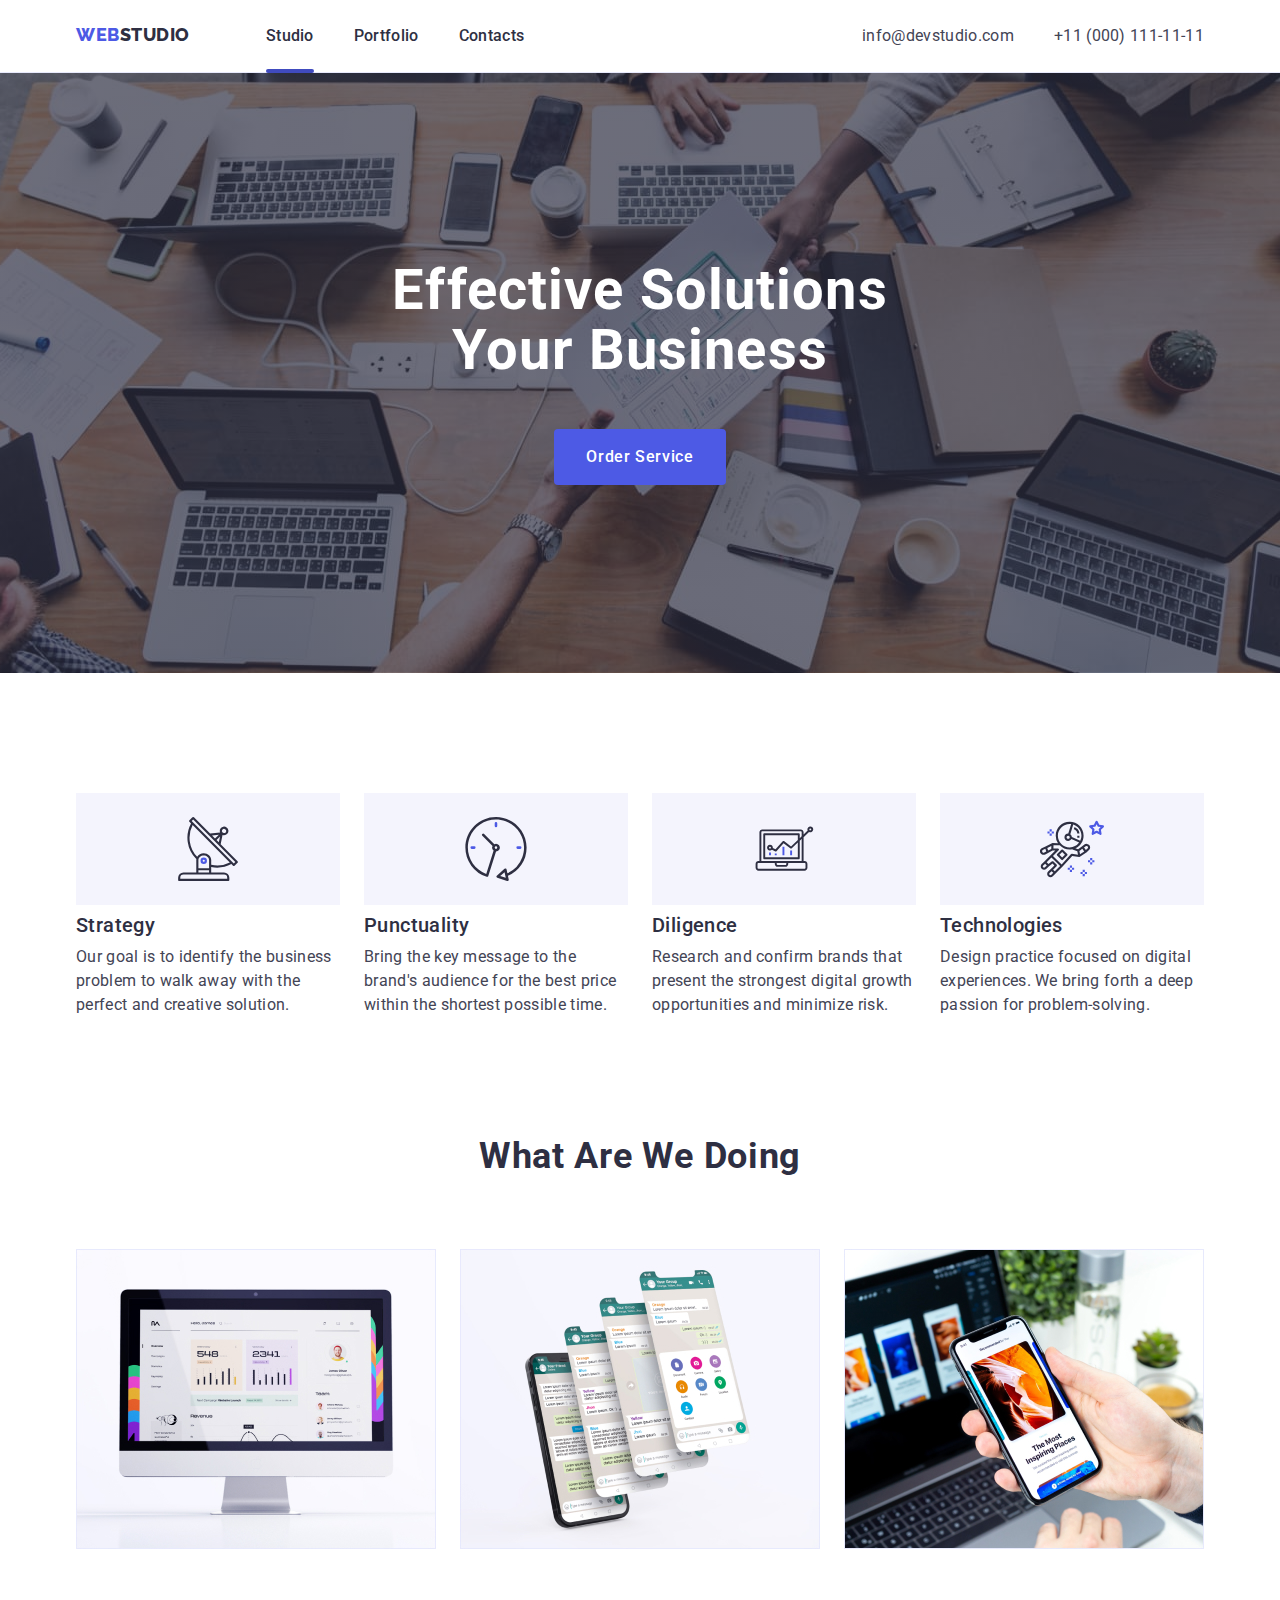
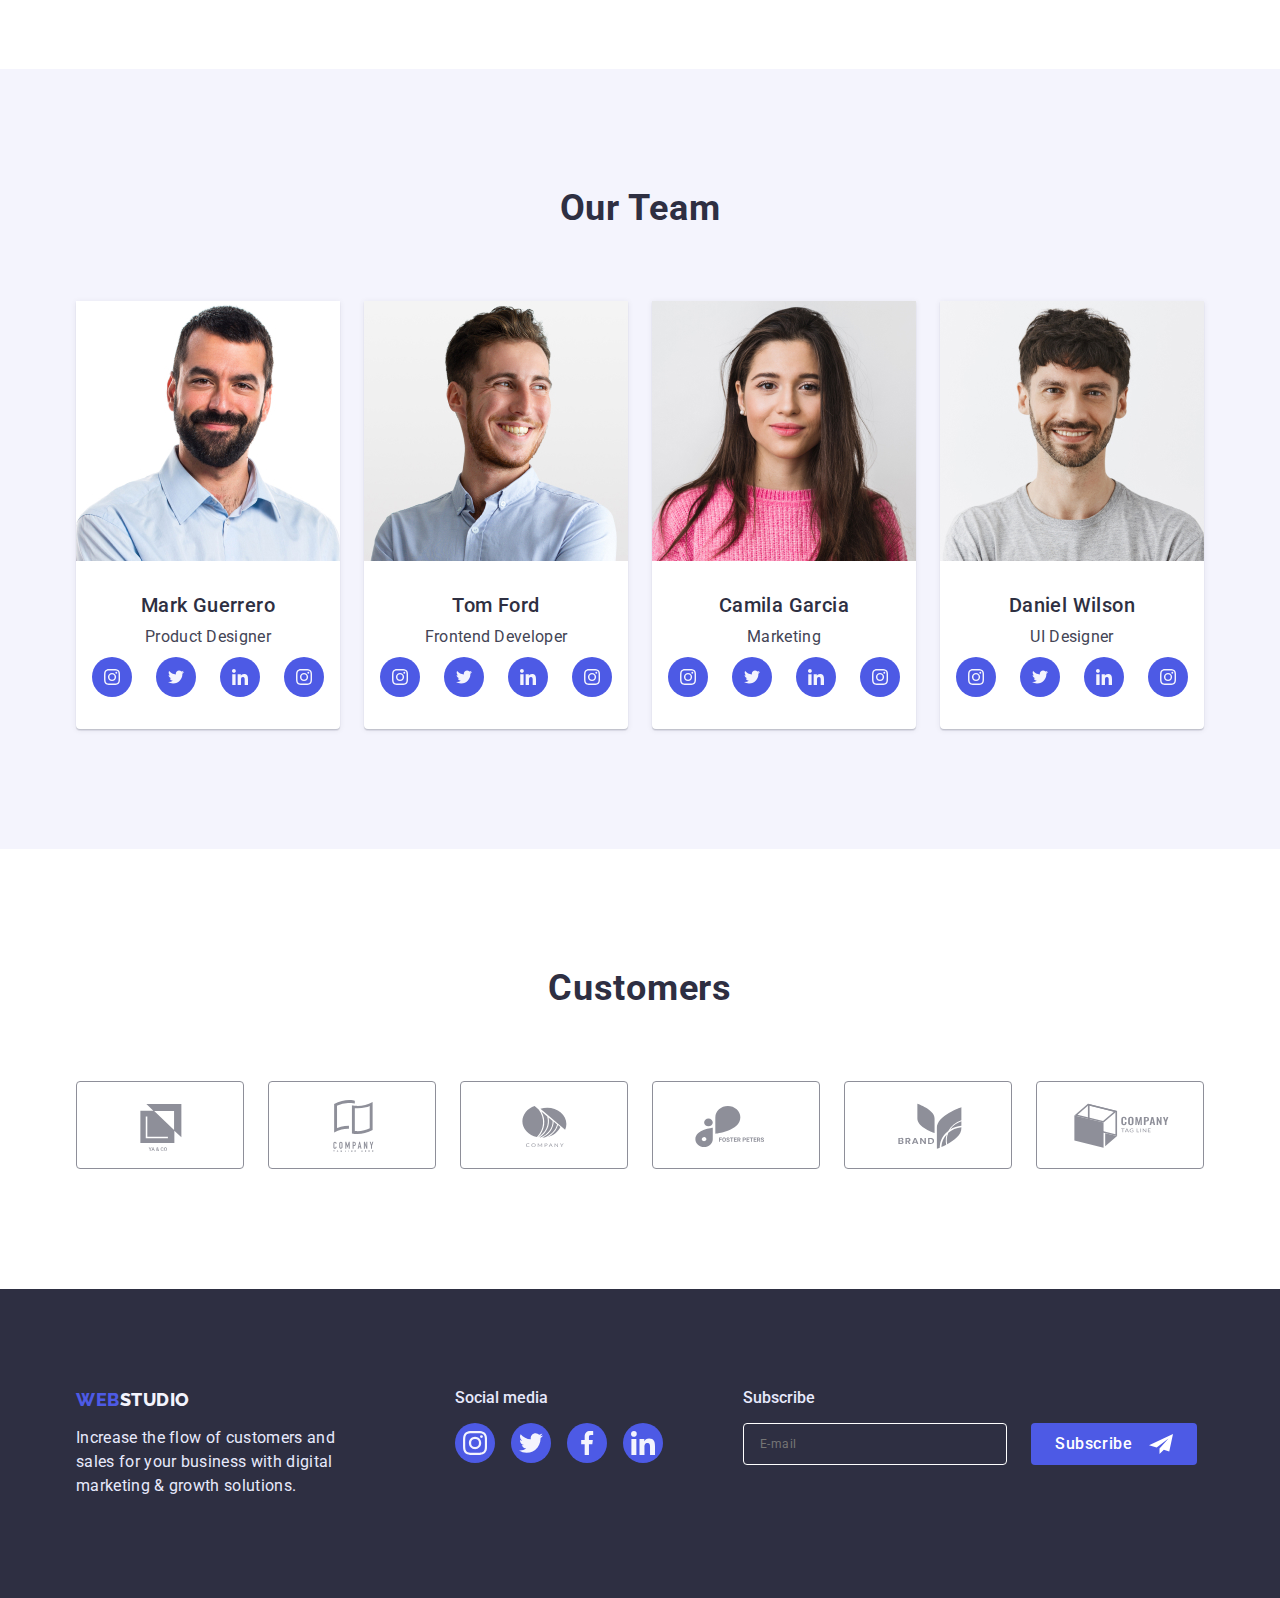
==== index.html @ 395abb11 "Initial commit" ====
<!DOCTYPE html>
<html lang="en">

<head>
  <meta charset="UTF-8" />
  <meta http-equiv="X-UA-Compatible" content="IE=edge" />
  <meta name="viewport" content="width=device-width, initial-scale=1.0" />

  <link rel="preconnect" href="https://fonts.googleapis.com" />
  <link rel="preconnect" href="https://fonts.gstatic.com" crossorigin />
  <link href="https://fonts.googleapis.com/css2?family=Raleway:wght@800&family=Roboto:wght@400;500;700;900&display=swap"
    rel="stylesheet" />

  <link rel="stylesheet"
    href="https://cdnjs.cloudflare.com/ajax/libs/modern-normalize/1.1.0/modern-normalize.min.css" />

  <link rel="stylesheet" href="./css/style.css" />

  <title>Document</title>
</head>

<body>
  <!-- header -->
  <header class="header">
    <div class="container main-nav">
      <nav class="header-nav">
        <a href="./index.html" class="header-logo link active-page">Web<span class="header-logo-color">Studio</span></a>
        <ul class="header-nav-list list">
          <li class="header-item">
            <a href="./index.html" class="header-item-link link active-page">Studio</a>
          </li>
          <li class="header-item">
            <a href="./portfolio.html" class="header-item-link link">Portfolio</a>
          </li>
          <li class="header-item">
            <a href="" class="header-item-link link">Contacts</a>
          </li>
        </ul>
      </nav>
      <!-- header-contacts -->
      <address class="auth-nav">
        <ul class="auth-nav-list list">
          <li class="auth-nav-item">
            <a href="mailto:info@devstudio.com" class="auth-nav-link link">info@devstudio.com</a>
          </li>
          <li class="auth-nav-item">
            <a href="tel:+110001111111" class="auth-nav-link link">+11 (000) 111-11-11</a>
          </li>
        </ul>
      </address>
    </div>
  </header>
  <main>
    <!-- hero -->
    <section class="hero">
      <div class="container">
        <h1 class="hero-title">
          Effective Solutions <br />
          Your Business
        </h1>
        <button data-modal-open type="button" class="hero-btn">Order Service</button>
      </div>
    </section>

    <div data-modal class="backdrop is-hidden">
      <div class="modal">
        <button type="button" data-modal-close class="backdrop-button">
          <svg class="svg-btn-close" width="8" height="8">
            <use href="./images/icons.svg#icon-close-black-18dp"></use>
          </svg>
        </button>
        <p class="modal-title">Leave your contacts and we will call you back</p>
        <form class="modal-form">
          <label class="modal-form-field">
            <label class="modal-label">
              <span class="modal-label-title">Name</span>
              <span class="input-wrap">
                <input type="text" name="user-name" class="modal-input" required />
                <svg class="modal-icon" width="18" height="18">
                  <use href="./images/icons.svg#icon-person-black-18dp-1-1"></use>
                </svg>
              </span>
            </label>
            <label class="modal-label">
              <span class="modal-label-title">Phone</span>
              <span class="input-wrap">
                <input type="tel" name="user-phone" class="modal-input">
                <svg class="modal-icon" width="18" height="24">
                  <use href="./images/icons.svg#icon-phone-black-18dp-1"></use>
                </svg>
              </span>
            </label>
            <label class="modal-label">
              <span class="modal-label-title">Email</span>
              <span class="input-wrap">
                <input type="email" name="user-email" class="modal-input">
                <svg class="modal-icon" width="18" height="24">
                  <use href="./images/icons.svg#icon-email-black-18dp-1"></use>
                </svg>
              </span>
            </label>
            <label class="modal-label">
              <span class="modal-label-title">Comment</span>
              <span class="input-wrap textarea">
                <textarea name="user-comment" class="modal-textarea" placeholder="Text input"></textarea>
              </span>
            </label>
            <div class="modal-field">
              <input type="checkbox" id="privacy" name="privacy" value="true" class="input-check is-hidden">
              <label for="privacy" class="check-text">
                <span>
                  <svg class="check-icon" width="10" height="8">
                    <use href="./images/icons.svg#icon-Vector-1"></use>
                  </svg>
                </span>
               I accept the terms and conditions of the &nbsp<a href="" class="checkbox-link">Privacy Policy</a></label>
            </div>

            <button type="submit" class="modal-button">Send</button>


          </label>
        </form>
      </div>
    </div>

    <!-- section-1 -->

    <section class="section">
      <div class="container ">
        <h2 hidden class="section-title">features</h2>
        <ul class="features list">
          <li class="features-item">
            <a class="features-item-link link" href="">
              <svg class="features-icon" width="64" height="64">
                <use href="./images/icons.svg#icon-strategy"></use>
              </svg>
            </a>
            <h3 class="title">Strategy</h3>
            <p class="description">
              Our goal is to identify the business problem to walk away with
              the perfect and creative solution.
            </p>
          </li>
          <li class="features-item">
            <a class="features-item-link link" href="">
              <svg class="features-icon" width="64" height="64">
                <use href="./images/icons.svg#icon-punctuality"></use>
              </svg>
            </a>
            <h3 class="title">Punctuality</h3>
            <p class="description">
              Bring the key message to the brand's audience for the best price
              within the shortest possible time.
            </p>
          </li>
          <li class="features-item">
            <a class="features-item-link link" href="">
              <svg class="features-icon" width="64" height="64">
                <use href="./images/icons.svg#icon-diligence"></use>
              </svg>
            </a>
            <h3 class="title">Diligence</h3>
            <p class="description">
              Research and confirm brands that present the strongest digital
              growth opportunities and minimize risk.
            </p>
          </li>
          <li class="features-item">
            <a class="features-item-link link" href="">
              <svg class="features-icon" width="64" height="64">
                <use href="./images/icons.svg#icon-technologies"></use>
              </svg>
            </a>
            <h3 class="title">Technologies</h3>
            <p class="description">
              Design practice focused on digital experiences. We bring forth a
              deep passion for problem-solving.
            </p>
          </li>
        </ul>
      </div>
    </section>

    <!-- section-2 -->

    <section class="section no-padding">
      <div class="container">
        <h2 class="section-title">What are we doing</h2>
        <ul class="work-list list">
          <li class="work-list-item">
            <img src="./images/img1.jpg" alt="analitics" width="360" height="300" />
          </li>
          <li class="work-list-item">
            <img src="./images/img2.jpg" alt="massangers" width="360" height="300" />
          </li>
          <li class="work-list-item">
            <img src="./images/img3.jpg" alt="recomended for you" width="360" height="300" />
          </li>
        </ul>
      </div>
    </section>

    <!-- section-3 -->

    <section class="section team">
      <div class="container">
        <h2 class="section-title">Our Team</h2>
        <ul class="worker list">
          <li class="worker-list">
            <img src="./images/img4.jpg" alt="Mark Guerrero" width="264" height="260" />
            <div class="worker-item-description">
              <h3 class="title">Mark Guerrero</h3>
              <p class="description">Product Designer</p>
              <ul class="worker-soc-list list">
                <li class="worker-soc-item">
                  <a class="worker-soc-link link" href="">
                    <svg class="worker-soc-icon" width="16" height="16">
                      <use href="./images/icons.svg#icon-instagram"></use>
                    </svg>
                  </a>
                </li>
                <li class="worker-soc-item">
                  <a class="worker-soc-link link" href="">
                    <svg class="worker-soc-icon" width="16" height="16">
                      <use href="./images/icons.svg#icon-twitter"></use>
                    </svg>
                  </a>
                </li>
                <li class="worker-soc-item">
                  <a class="worker-soc-link link" href="">
                    <svg class="worker-soc-icon" width="16" height="16">
                      <use href="./images/icons.svg#icon-linkedin"></use>
                    </svg>
                  </a>
                </li>
                <li class="worker-soc-item">
                  <a class="worker-soc-link link" href="">
                    <svg class="worker-soc-icon" width="16" height="16">
                      <use href="./images/icons.svg#icon-instagram"></use>
                    </svg>
                  </a>
                </li>
              </ul>
            </div>
          </li>
          <li class="worker-list">
            <img src="./images/img5.jpg" alt="Tom Ford" width="264" height="260" />
            <div class="worker-item-description">
              <h3 class="title">Tom Ford</h3>
              <p class="description">Frontend Developer</p>
              <ul class="worker-soc-list list">
                <li class="worker-soc-item">
                  <a class="worker-soc-link link" href="">
                    <svg class="worker-soc-icon" width="16" height="16">
                      <use href="./images/icons.svg#icon-instagram"></use>
                    </svg>
                  </a>
                </li>
                <li class="worker-soc-item">
                  <a class="worker-soc-link link" href="">
                    <svg class="worker-soc-icon" width="16" height="16">
                      <use href="./images/icons.svg#icon-twitter"></use>
                    </svg>
                  </a>
                </li>
                <li class="worker-soc-item">
                  <a class="worker-soc-link link" href="">
                    <svg class="worker-soc-icon" width="16" height="16">
                      <use href="./images/icons.svg#icon-linkedin"></use>
                    </svg>
                  </a>
                </li>
                <li class="worker-soc-item">
                  <a class="worker-soc-link link" href="">
                    <svg class="worker-soc-icon" width="16" height="16">
                      <use href="./images/icons.svg#icon-instagram"></use>
                    </svg>
                  </a>
                </li>
              </ul>
            </div>
          </li>
          <li class="worker-list">
            <img src="./images/img6.jpg" alt="Camila Garcia" width="264" height="260" />
            <div class="worker-item-description">
              <h3 class="title">Camila Garcia</h3>
              <p class="description">Marketing</p>
              <ul class="worker-soc-list list">
                <li class="worker-soc-item">
                  <a class="worker-soc-link link" href="">
                    <svg class="worker-soc-icon" width="16" height="16">
                      <use href="./images/icons.svg#icon-instagram"></use>
                    </svg>
                  </a>
                </li>
                <li class="worker-soc-item">
                  <a class="worker-soc-link link" href="">
                    <svg class="worker-soc-icon" width="16" height="16">
                      <use href="./images/icons.svg#icon-twitter"></use>
                    </svg>
                  </a>
                </li>
                <li class="worker-soc-item">
                  <a class="worker-soc-link link" href="">
                    <svg class="worker-soc-icon" width="16" height="16">
                      <use href="./images/icons.svg#icon-linkedin"></use>
                    </svg>
                  </a>
                </li>
                <li class="worker-soc-item">
                  <a class="worker-soc-link link" href="">
                    <svg class="worker-soc-icon" width="16" height="16">
                      <use href="./images/icons.svg#icon-instagram"></use>
                    </svg>
                  </a>
                </li>
              </ul>
            </div>
          </li>
          <li class="worker-list">
            <img src="./images/img7.jpg" alt="Daniel Wilson" width="264" height="260" />
            <div class="worker-item-description">
              <h3 class="title">Daniel Wilson</h3>
              <p class="description">UI Designer</p>
              <ul class="worker-soc-list list">
                <li class="worker-soc-item">
                  <a class="worker-soc-link link" href="">
                    <svg class="worker-soc-icon" width="16" height="16">
                      <use href="./images/icons.svg#icon-instagram"></use>
                    </svg>
                  </a>
                </li>
                <li class="worker-soc-item">
                  <a class="worker-soc-link link" href="">
                    <svg class="worker-soc-icon" width="16" height="16">
                      <use href="./images/icons.svg#icon-twitter"></use>
                    </svg>
                  </a>
                </li>
                <li class="worker-soc-item">
                  <a class="worker-soc-link link" href="">
                    <svg class="worker-soc-icon" width="16" height="16">
                      <use href="./images/icons.svg#icon-linkedin"></use>
                    </svg>
                  </a>
                </li>
                <li class="worker-soc-item">
                  <a class="worker-soc-link link" href="">
                    <svg class="worker-soc-icon" width="16" height="16">
                      <use href="./images/icons.svg#icon-instagram"></use>
                    </svg>
                  </a>
                </li>
              </ul>
            </div>
          </li>
        </ul>
      </div>
    </section>

    <!-- Customers -->

    <section class="section">
      <div class="container">
        <h2 class="section-title">Customers</h2>
        <ul class="customers list">
          <li class="customers-list-item">
            <a class="customers-link link" href="">
              <svg class="customers-icon" width="104" height="56">
                <use href="./images/icons.svg#icon-Logo"></use>
              </svg>
            </a>
          </li>
          <li class="customers-list-item">
            <a class="customers-link link" href="">
              <svg class="customers-icon" width="104" height="56">
                <use href="./images/icons.svg#icon-Logo-1"></use>
              </svg>
            </a>
          </li>
          <li class="customers-list-item">
            <a class="customers-link link" href="">
              <svg class="customers-icon" width="104" height="56">
                <use href="./images/icons.svg#icon-Logo-2"></use>
              </svg>
            </a>
          </li>
          <li class="customers-list-item">
            <a class="customers-link link" href="">
              <svg class="customers-icon" width="104" height="56">
                <use href="./images/icons.svg#icon-Logo-3"></use>
              </svg>
            </a>
          </li>
          <li class="customers-list-item">
            <a class="customers-link link" href="">
              <svg class="customers-icon" width="104" height="56">
                <use href="./images/icons.svg#icon-Logo-4"></use>
              </svg>
            </a>
          </li>
          <li class="customers-list-item">
            <a class="customers-link link" href="">
              <svg class="customers-icon" width="104" height="56">
                <use href="./images/icons.svg#icon-Logo-5"></use>
              </svg>
            </a>
          </li>
        </ul>
      </div>
    </section>

  </main>
  <!-- footer -->

  <footer class="footer">
    <div class="container-footer container">
      <div class="logo">
        <a href="./index.html" class="footer-logo link">Web<span class="logo-footer">Studio</span></a>
        <p class="description">
          Increase the flow of customers and <br>sales for your business with
          digital <br>marketing & growth solutions.
        </p>
      </div>
      <div class="footer-soc">
        <p class="footer-soc-description">Social media</p>
        <ul class="footer-soc-list list">
          <li class="footer-soc-item">
            <a class="footer-soc-link link" href="">
              <svg class="footer-soc-icon" width="24" height="24">
                <use href="./images/icons.svg#icon-instagram"></use>
              </svg>
            </a>
          </li>
          <li class="footer-soc-item">
            <a class="footer-soc-link link" href="">
              <svg class="footer-soc-icon" width="24" height="24">
                <use href="./images/icons.svg#icon-twitter"></use>
              </svg>
            </a>
          </li>
          <li class="footer-soc-item">
            <a class="footer-soc-link link" href="">
              <svg class="footer-soc-icon" width="24" height="24">
                <use href="./images/icons.svg#icon-facebook"></use>
              </svg>
            </a>
          </li>
          <li class="footer-soc-item">
            <a class="footer-soc-link link" href="">
              <svg class="footer-soc-icon" width="24" height="24">
                <use href="./images/icons.svg#icon-linkedin"></use>
              </svg>
            </a>
          </li>
        </ul>
      </div>
      <div class="footer-sub-form">
      <p class="subscribe-text">Subscribe</p>
      <form class="footer-subscribe">
        <input type="email" id="subscribe" name="subscribe" placeholder="E-mail" class="input-subscribe">
        <button type="submit" class="footer-subscribe-button">Subscribe 
          <svg class="footer-button-icon" width="24" height="24">
          <use href="./images/icons.svg#icon-Frame-3"></use>
        </svg>
    </button>
      </form>
    </div>
    </div>
  </footer>
  <script src="./js/modal.js"></script>
</body>

</html>
---- css/style.css ----
/* Styles for index.html */

:root {
  --logo-text-color: #4d5ae5;
  --logo-text-studio-color: #2e2f42;
  --title-text-color: #2e2f42;
  /* NAVY BLUE */
  --hero-text-color: #ffffff;
  --link-text-active-color: #404bbf;
  --hero-backround-color: #2e2f42;
  --description-text-color: #434455;
  --footer-description-text-color: #e7e9fc;
  --adress-link-text-color: #434455;
  --btn-text-color: #ffffff;
  --btn-backroubd-color: #4d5ae5;
  --team-list-backround-color: #ffffff;
  --team-backround-color: #f4f4fd;
  --btn-filters-backround-color: #f4f4fd;
  --btn-filters-text-color: #4d5ae5;
  --btn-filters-active-backround-color: #404bbf;
  --btn-filters-active-text-color: #ffffff;
  --background-color-features-item: #f4f4fd;
  --bc-worker-icon: #4d5ae5;
}

body {
  font-family: "Roboto", sans-serif;
  font-style: normal;
  color: #434455;
}

/* Utilities */
.list {
  list-style: none;
  padding: 0;
  margin: 0;
}

.container {
  margin-left: auto;
  margin-right: auto;
  width: 1158px;
  padding-left: 15px;
  padding-right: 15px;
}

/* header */
.header {
  border-bottom: 1px solid #e7e9fc;
}

.main-nav {
  display: flex;
  align-items: center;
}

.header-logo {
  padding-top: 24px;
  padding-bottom: 24px;
}

.header-logo.link,
.footer-logo.link {
  font-family: "Raleway", sans-serif;
  font-weight: 800;
  font-size: 18px;
  line-height: 1.17;
  letter-spacing: 0.03em;
  text-transform: uppercase;
  text-decoration: none;
  color: var(--logo-text-color);
}

.header-logo-color {
  color: var(--logo-text-studio-color);
}

.header-nav {
  display: flex;
}

.header-nav-list {
  display: flex;
  margin-left: 76px;
}

.header-item {
  margin-right: 40px;
  position: relative;
}

.header-item:last-child {
  margin-right: 0;
}

.header-item-link {
  display: flex;
  padding-top: 24px;
  padding-bottom: 24px;

  transition-property: color;
  transition-duration: 250ms;
  transition-timing-function: cubic-bezier(0.4, 0, 0.2, 1);
}

.link {
  font-weight: 500;
  font-size: 16px;
  line-height: 1.5;
  letter-spacing: 0.02em;
  text-decoration: none;
  color: var(--hero-backround-color);
}

.auth-nav {
  font-style: normal;
  margin-left: auto;
}

.auth-nav-list {
  display: flex;
}

.auth-nav-item:not(:last-child) {
  margin-right: 40px;
}

.auth-nav .link {
  padding-top: 24px;
  padding-bottom: 24px;
  color: var(--adress-link-text-color);
  /* SLATE */
  font-weight: 400;
}

.header-item-link:hover,
.header-item-link:focus {
  color: var(--link-text-active-color);
}

.header-item-link::after {
  content: "";
  display: block;
  height: 4px;
  width: 100%;
  background-color: transparent;
  border-radius: 2px;
  position: absolute;
  top: 96%;
}

.active-page.header-item-link::after {
  background-color: #404bbf;
}

.auth-nav-link {
  transition-property: color;
  transition-duration: 250ms;
  transition-timing-function: cubic-bezier(0.4, 0, 0.2, 1);
}

.auth-nav-link:hover,
.auth-nav-link:focus {
  color: var(--link-text-active-color);
}

/* hero */
.hero {
  background-color: var(--hero-backround-color);
  text-align: center;
  padding-top: 188px;
  padding-bottom: 188px;
  background-image: linear-gradient(
      rgba(46, 47, 66, 0.7),
      rgba(46, 47, 66, 0.7)
    ),
    url(../images/people-office\ 1.jpeg);

  max-width: 1440px;
  margin-left: auto;
  margin-right: auto;
  background-size: cover;
  background-repeat: no-repeat;
  background-position: center;
}

.hero-title {
  margin-top: 0;
  margin-bottom: 48px;
  font-size: 56px;
  line-height: 1.07;
  letter-spacing: 0.02em;
  color: var(--hero-text-color);
}

.hero-btn {
  font-family: "Roboto", sans-serif;
  font-weight: 500;
  font-size: 16px;
  line-height: 1.5;
  letter-spacing: 0.04em;
  cursor: pointer;
  color: var(--btn-text-color);
  background-color: var(--btn-backroubd-color);
  border-radius: 4px;
  border: none;
  padding: 16px 32px;

  transition-property: background-color;
  transition-duration: 250ms;
  transition-timing-function: cubic-bezier(0.4, 0, 0.2, 1);
}

.hero-btn:hover {
  background-color: #404bbf;
}

.backdrop {
  position: fixed;
  top: 0;
  right: 0;
  width: 100%;
  height: 100%;
  background-color: rgba(46, 47, 66, 0.4);
  transition: opacity 300ms linear, visibility 300ms linear;
}

.is-hidden {
  opacity: 0;
  visibility: hidden;
  pointer-events: none;
}

.backdrop.is-hidden .modal {
  transform: translate(-50%, -50%) scaleY(0);
}

.modal {
  position: absolute;
  top: 50%;
  left: 50%;
  padding: 72px 24px 24px 24px;

  transform: translate(-50%, -50%) scaleY(1);
  transition: transform 300ms linear;

  min-width: 408px;
  min-height: 576px;

  background: #fcfcfc;
  box-shadow: 0px 1px 1px rgba(0, 0, 0, 0.14), 0px 1px 3px rgba(0, 0, 0, 0.12),
    0px 2px 1px rgba(0, 0, 0, 0.2);
  border-radius: 4px;
}

.backdrop-button {
  display: flex;
  position: absolute;
  width: 24px;
  height: 24px;
  top: 24px;
  right: 24px;
  cursor: pointer;
  background: #e7e9fc;
  border: 1px solid rgba(0, 0, 0, 0.1);
  border-radius: 50%;

  justify-content: center;
  align-items: center;
}

.backdrop-button:hover {
  border: none;
  background-color: #404bbf;
  fill: #ffffff;
}

.modal-title {
  font-weight: 500;
  font-size: 16px;
  line-height: 1.5;
  text-align: center;
  letter-spacing: 0.02em;
  margin: 0;
  margin-bottom: 27px;
}

.modal-input {
  width: 100%;
  height: 40px;
  background: #fcfcfc;
  border: 1px solid rgba(46, 47, 66, 0.4);
  border-radius: 4px;
  padding-left: 34px;
  outline: transparent;
}

.modal-input:focus {
  border-color: #4d5ae5;
}

.modal-input:focus + .modal-icon {
  fill: #4d5ae5;
}

.input-wrap {
  display: flex;
  position: relative;
  margin-bottom: 8px;
}

.modal-icon {
  position: absolute;
  left: 16px;
  top: 50%;
  transform: translateY(-50%);
}

.modal-button {
  display: block;
  font-weight: 500;
  font-size: 16px;
  line-height: 24px;

  padding: 16px 32px;
  width: 169px;

  align-items: center;
  text-align: center;
  letter-spacing: 0.04em;

  color: #ffffff;
  background: #4d5ae5;
  box-shadow: 0px 4px 4px rgba(0, 0, 0, 0.15);
  border-radius: 4px;
  border: none;
  cursor: pointer;
  margin-left: auto;
  margin-right: auto;

  transition-property: background-color;
  transition-duration: 250ms;
  transition-timing-function: cubic-bezier(0.4, 0, 0.2, 1);
}

.modal-button:hover {
  background-color: #404bbf;
}

.modal-label-title {
  display: block;
  margin-bottom: 4px;
  font-size: 12px;
  line-height: 1.17;
  letter-spacing: 0.04em;
  color: #8e8f99;
}

.modal-textarea {
  width: 100%;
  height: 120px;

  border: 1px solid rgba(46, 47, 66, 0.4);
  border-radius: 4px;
  padding: 8px 16px;
  outline: transparent;
  resize: none;
  font-weight: 400;
  font-size: 12px;
  line-height: 1.17;
  letter-spacing: 0.04em;
  color: rgba(46, 47, 66, 0.4);
}

.input-wrap.textarea {
  margin-bottom: 16px;
}

.modal-textarea:focus {
  border-color: #4d5ae5;
}

.modal-field {
  display: flex;
  font-weight: 400;
  font-size: 12px;
  line-height: 1.17;
  letter-spacing: 0.04em;
  color: #8e8f99;
  margin-bottom: 24px;
}

.input-check {
  position: absolute;
}

.check-text {
  display: flex;
  align-items: center;
}

.check-text span {
  width: 16px;
  height: 16px;
  border: 1px solid rgba(46, 47, 66, 0.4);
  border-radius: 2px;
  margin-right: 8px;
  display: flex;
  align-items: center;
  justify-content: center;
  fill: transparent;
}

.checkbox-link {
  color: #4d5ae5;
}

.input-check:checked + .check-text span {
  background-color: #404bbf;
  border: none;
  
}

/* sections */
.section {
  padding-top: 120px;
  padding-bottom: 120px;
}

.section.no-padding {
  padding-top: 0;
}

.section-title {
  margin-top: 0;
  margin-bottom: 72px;
  font-size: 36px;
  line-height: 1.11;
  text-transform: capitalize;
  text-align: center;
  letter-spacing: 0.02em;
  color: var(--title-text-color);
  /* NAVY BLUE */
}

/* features */

.features {
  display: flex;
}

.features-item:not(:last-child) {
  margin-right: 24px;
}

.features-item {
  width: 264px;
}

.features-item-link {
  display: flex;
  justify-content: center;
  align-items: center;
  height: 112px;
  background-color: var(--background-color-features-item);
  margin-bottom: 8px;
}

.title {
  margin-top: 0;
  margin-bottom: 0;
  padding-bottom: 8px;
  font-weight: 500;
  font-size: 20px;
  line-height: 1.2;
  letter-spacing: 0.02em;
  color: var(--title-text-color);
  /* NAVY BLUE */
}

.description {
  margin-top: 0;
  margin-bottom: 0;
  font-size: 16px;
  line-height: 1.5;
  /* or 150% */
  letter-spacing: 0.02em;
}

.features .description,
.portfolio-photo .description {
  color: var(--description-text-color);
  /* SLATE */
}

/* section 2 */

.work-list {
  display: flex;
}

.work-list-item:not(:last-child) {
  margin-right: 24px;
}

/* section 3 */
.team {
  background-color: var(--team-backround-color);
}

.worker {
  display: flex;
  text-align: center;
}

.worker-list:not(:last-child) {
  margin-right: 24px;
}

.worker-list {
  background-color: var(--team-list-backround-color);
  box-shadow: 0px 1px 6px rgba(46, 47, 66, 0.08),
    0px 1px 1px rgba(46, 47, 66, 0.16), 0px 2px 1px rgba(46, 47, 66, 0.08);
  border-radius: 0px 0px 4px 4px;
}

.worker.list {
  background-color: var(--team-backround-color);
}

.worker-item-description {
  padding: 32px 16px;
}

.worker-soc-list {
  display: flex;
  justify-content: center;
  gap: 24px;
  margin-top: 8px;
}

.worker-soc-item {
  width: 40px;
  height: 40px;
}

.worker-soc-link {
  display: flex;
  width: 100%;
  height: 100%;
  border-radius: 50%;
  background-color: var(--bc-worker-icon);
  align-items: center;
  justify-content: center;

  transition-property: background-color;
  transition-duration: 250ms;
  transition-timing-function: cubic-bezier(0.4, 0, 0.2, 1);
}

.worker-soc-link:hover,
.worker-soc-link:focus {
  background-color: #404bbf;
}

/* CUSTOMERS */

.customers {
  display: flex;
  gap: 24px;
}

.customers-list-item {
  display: flex;
  align-items: center;
  justify-content: center;
  width: 168px;
  height: 88px;
}

.customers-link {
  display: flex;
  width: 100%;
  height: 100%;
  align-items: center;
  justify-content: center;
  border: 1px solid #8e8f99;
  border-radius: 4px;
  fill: #8e8f99;

  transition-property: border-color, fill;
  transition-duration: 250ms;
  transition-timing-function: cubic-bezier(0.4, 0, 0.2, 1);
}

.customers-link:hover,
.customers-link:focus {
  border-color: #404bbf;
  fill: #404bbf;
}

/* footer */
.footer {
  background-color: var(--hero-backround-color);
  padding-top: 100px;
  padding-bottom: 100px;
}

.container-footer {
  display: flex;
  /* gap: 120px; */
}

.footer .description {
  margin-top: 16px;
  color: var(--footer-description-text-color);
  /* CORNFLOWER */
}

.logo-footer {
  color: #f4f4fd;
}

.footer-soc {
  background-color: var(--hero-backround-color);
  margin-left: 120px;
}

.footer-soc-description,
.subscribe-text {
  font-weight: 500;
  margin-top: 0;
  margin-bottom: 0;
  color: var(--footer-description-text-color);
}

.footer-soc-list {
  display: flex;
  gap: 16px;
  margin-top: 16px;
}

.footer-soc-list.list {
  background-color: var(--hero-backround-color);
}

.footer-soc-item {
  width: 40px;
  height: 40px;
}

.footer-soc-link {
  display: flex;
  width: 100%;
  height: 100%;
  border-radius: 50%;
  background-color: var(--bc-worker-icon);
  align-items: center;
  justify-content: center;

  transition-property: background-color;
  transition-duration: 250ms;
  transition-timing-function: cubic-bezier(0.4, 0, 0.2, 1);
}

.footer-soc-link:hover,
.footer-soc-link:focus {
  background-color: #31d0aa;
}

.footer-sub-form {
  margin-left: 80px;
}

.footer-subscribe {
  display: flex;
  gap: 24px;
}

.input-subscribe {
  display: block;
  font-weight: 400;
  font-size: 12px;
  line-height: 2;
  letter-spacing: 0.04em;
  color: #ffffff;
  background-color: var(--hero-backround-color);
  border: 1px solid #ffffff;
  border-radius: 4px;
  outline: transparent;

  width: 264px;
  padding-top: 8px;
  padding-bottom: 8px;
  padding-left: 16px;
  padding-right: 16px;
  margin-top: 16px;
}

.footer-subscribe-button {
  display: flex;
  gap: 16px;

  font-weight: 500;
  font-size: 16px;
  line-height: 1.5;
  letter-spacing: 0.04em;

  padding: 8px 24px;
  margin-top: 16px;
  justify-content: center;
  align-items: center;

  color: #ffffff;
  background: #4d5ae5;
  border: none;
  border-radius: 4px;
  cursor: pointer;

  transition-property: background-color;
  transition-duration: 250ms;
  transition-timing-function: cubic-bezier(0.4, 0, 0.2, 1);
}

.footer-subscribe-button:hover {
  background-color: #404bbf;
}

/* portfolio.html */

.portfolio-photo {
  padding-top: 96px;
  padding-bottom: 120px;
}

.portfolio-filters {
  display: flex;
  justify-content: center;
  margin-bottom: 72px;
}

.portfolio-filters-item:not(:last-child) {
  margin-right: 24px;
}

.btn-filters {
  padding: 12px 24px;
  font-family: "Roboto", sans-serif;
  background-color: var(--btn-filters-backround-color);
  /* CORNFLOWER */
  color: var(--btn-filters-text-color);
  font-weight: 500;
  font-size: 16px;
  line-height: 1.5;
  letter-spacing: 0.04em;
  border-radius: 4px;
  cursor: pointer;
  border: none;

  transition-property: box-shadow, color, background-color;
  transition-duration: 250ms;
  transition-timing-function: cubic-bezier(0.4, 0, 0.2, 1);
}

.btn-filters:hover,
.btn-filters:focus {
  background-color: var(--btn-filters-active-backround-color);
  color: var(--btn-filters-active-text-color);
  box-shadow: 0px 3px 1px rgba(0, 0, 0, 0.1), 0px 2px 1px rgba(0, 0, 0, 0.08),
    0px 2px 2px rgba(0, 0, 0, 0.12);
}

img {
  display: block;
}

.portfolio {
  display: flex;
  flex-wrap: wrap;
}

.portfolio-item {
  margin-right: 24px;
  margin-bottom: 48px;

  transition-property: box-shadow;
  transition-duration: 250ms;
  transition-timing-function: cubic-bezier(0.4, 0, 0.2, 1);
}

.portfolio-item:hover,
.portfolio-item:focus {
  box-shadow: 0px 1px 6px rgba(46, 47, 66, 0.08),
    0px 1px 1px rgba(46, 47, 66, 0.16), 0px 2px 1px rgba(46, 47, 66, 0.08);
}

.portfolio-item:nth-child(3n) {
  margin-right: 0;
}

.portfolio-item:nth-last-child(-n + 3) {
  margin-bottom: 0;
}

.porfolio-item-description {
  padding-left: 16px;
  padding-top: 32px;
  padding-bottom: 32px;
  margin-top: 0;
  border: 1px solid #e7e9fc;
  border-top: none;
}

.list {
  background-color: var(--team-list-backround-color);
}

.portfolio-img {
  position: relative;
  overflow: hidden;
}

.portfolio-item-overlay {
  position: absolute;
  width: 100%;
  height: 100%;
  top: 0;
  left: 0;
  padding-top: 40px;
  padding-right: 32px;
  padding-left: 32px;

  font-weight: 400;
  color: #f4f4fd;
  background-color: #4d5ae5;

  pointer-events: none;

  transform: translatey(100%);
  transition-property: transform;
  transition-duration: 250ms;
  transition-timing-function: cubic-bezier(0.4, 0, 0.2, 1);
}

.portfolio-item-link:hover .portfolio-item-overlay,
.portfolio-item-link:focus .portfolio-item-overlay {
  transform: translatey(0);
}
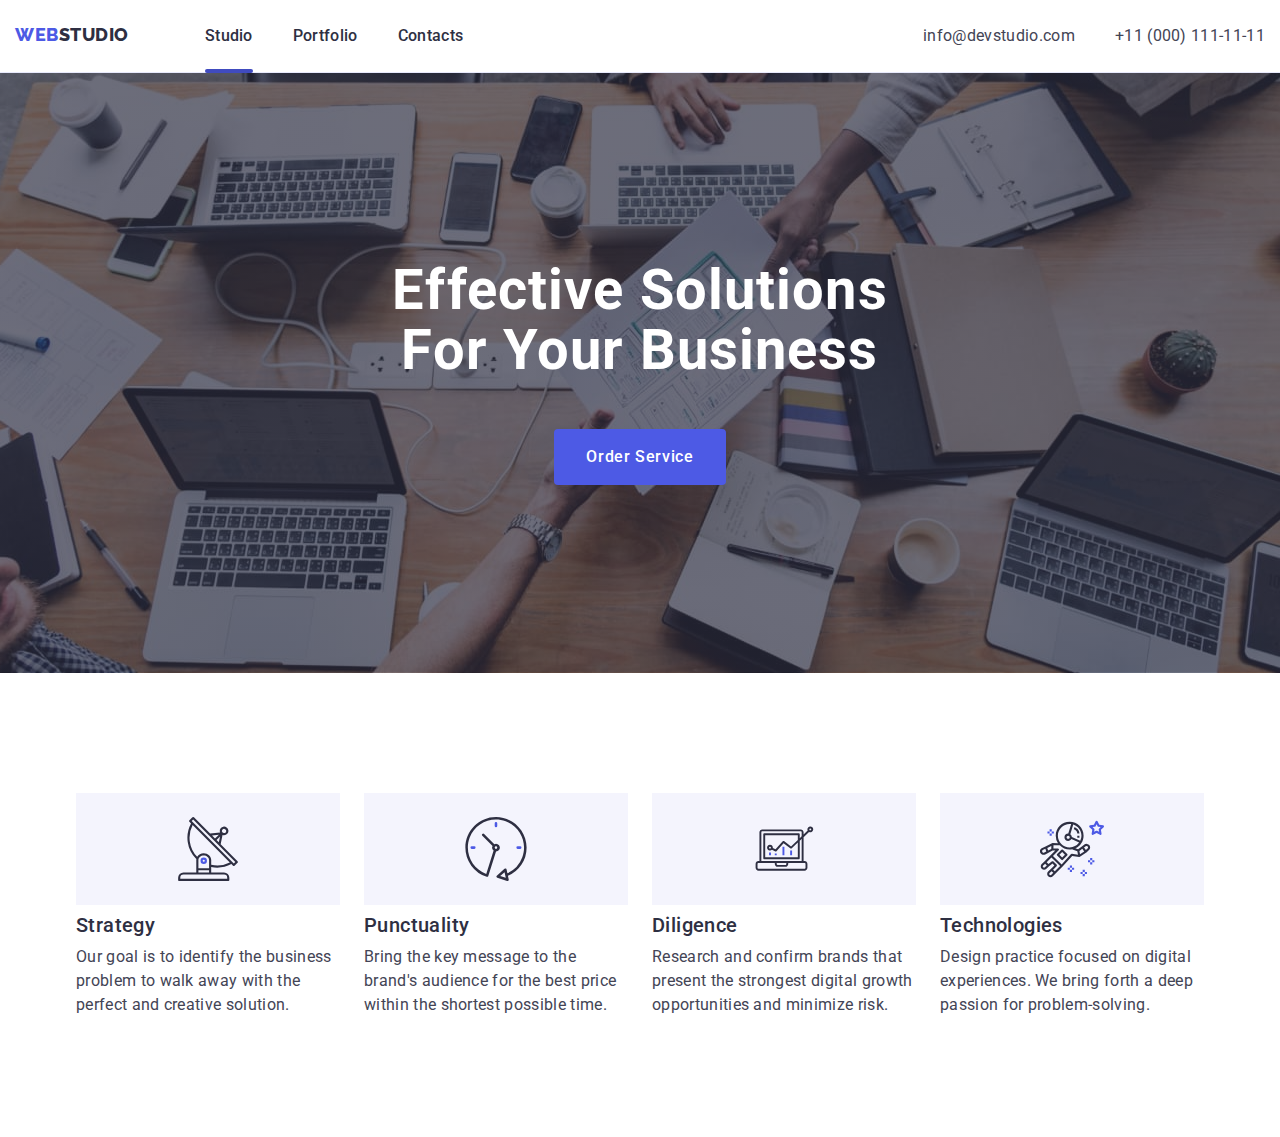
==== commit 057c5577: "sec1" ====
--- a/index.html
+++ b/index.html
@@ -14,7 +14,7 @@
   <link rel="stylesheet"
     href="https://cdnjs.cloudflare.com/ajax/libs/modern-normalize/1.1.0/modern-normalize.min.css" />
 
-  <link rel="stylesheet" href="./css/style.css" />
+  <link rel="stylesheet" href="./css/style.css"/>
 
   <title>Document</title>
 </head>
@@ -48,6 +48,11 @@
           </li>
         </ul>
       </address>
+      <button type="button" class="main-nav-button">
+        <svg class="main-nav-close" width="32" height="22">
+          <use href="./images/icons.svg#icon-burger"></use>
+        </svg>
+      </button>
     </div>
   </header>
   <main>
@@ -56,7 +61,7 @@
       <div class="container">
         <h1 class="hero-title">
           Effective Solutions <br />
-          Your Business
+          For Your Business
         </h1>
         <button data-modal-open type="button" class="hero-btn">Order Service</button>
       </div>
@@ -184,7 +189,7 @@
 
     <!-- section-2 -->
 
-    <section class="section no-padding">
+    <!-- <section class="section no-padding">
       <div class="container">
         <h2 class="section-title">What are we doing</h2>
         <ul class="work-list list">
@@ -199,11 +204,11 @@
           </li>
         </ul>
       </div>
-    </section>
+    </section> -->
 
     <!-- section-3 -->
 
-    <section class="section team">
+    <!-- <section class="section team">
       <div class="container">
         <h2 class="section-title">Our Team</h2>
         <ul class="worker list">
@@ -357,11 +362,11 @@
           </li>
         </ul>
       </div>
-    </section>
+    </section> -->
 
     <!-- Customers -->
 
-    <section class="section">
+    <!-- <section class="section">
       <div class="container">
         <h2 class="section-title">Customers</h2>
         <ul class="customers list">
@@ -409,12 +414,12 @@
           </li>
         </ul>
       </div>
-    </section>
+    </section> -->
 
   </main>
   <!-- footer -->
 
-  <footer class="footer">
+  <!-- <footer class="footer">
     <div class="container-footer container">
       <div class="logo">
         <a href="./index.html" class="footer-logo link">Web<span class="logo-footer">Studio</span></a>
@@ -468,7 +473,7 @@
       </form>
     </div>
     </div>
-  </footer>
+  </footer> -->
   <script src="./js/modal.js"></script>
 </body>
 
--- a/css/style.css
+++ b/css/style.css
@@ -39,7 +39,7 @@
 .container {
   margin-left: auto;
   margin-right: auto;
-  width: 1158px;
+  width: 100%;
   padding-left: 15px;
   padding-right: 15px;
 }
@@ -84,6 +84,12 @@
   margin-left: 76px;
 }
 
+@media screen and (max-width: 768px) {
+  .header-nav-list {
+    display: none;
+  }
+}
+
 .header-item {
   margin-right: 40px;
   position: relative;
@@ -117,9 +123,18 @@
   margin-left: auto;
 }
 
-.auth-nav-list {
-  display: flex;
-}
+@media screen and (max-width: 768px) {
+  .auth-nav {
+    display: none;
+  }
+}
+
+@media screen and (min-width: 1152px) {
+  .auth-nav-list {
+  display: flex;
+}
+}
+
 
 .auth-nav-item:not(:last-child) {
   margin-right: 40px;
@@ -164,19 +179,37 @@
   color: var(--link-text-active-color);
 }
 
+.main-nav-button {
+  @media screen and (min-width: 769px) {
+    display: none;
+  
+  }
+
+  background-color: #ffffff;
+  border: none;
+  position: absolute;
+  right: 15px;
+}
+
+.main-nav-close {
+  display: flex;
+  stroke: #2E2F42;
+}
+
 /* hero */
+
 .hero {
   background-color: var(--hero-backround-color);
   text-align: center;
-  padding-top: 188px;
-  padding-bottom: 188px;
+  padding-top: 112px;
+  padding-bottom: 112px;
   background-image: linear-gradient(
       rgba(46, 47, 66, 0.7),
       rgba(46, 47, 66, 0.7)
     ),
     url(../images/people-office\ 1.jpeg);
 
-  max-width: 1440px;
+  /* max-width: 768px; */
   margin-left: auto;
   margin-right: auto;
   background-size: cover;
@@ -186,11 +219,35 @@
 
 .hero-title {
   margin-top: 0;
-  margin-bottom: 48px;
-  font-size: 56px;
-  line-height: 1.07;
+  margin-bottom: 72px;
+  font-size: 36px;
+  line-height: 1.11;
   letter-spacing: 0.02em;
   color: var(--hero-text-color);
+}
+
+
+@media screen and (min-width: 1158px){
+.hero {
+  padding-top: 188px;
+  padding-bottom: 188px;
+  max-width: 1440px;
+}
+}
+
+@media screen and (min-width: 768px) {
+  .hero-title {
+    margin-bottom: 36px;
+    font-size: 56px;
+    line-height: 1.07;
+  
+  }
+}
+
+@media screen and (min-width: 1152px) {
+  .hero-title {
+    margin-bottom: 48px;
+  }
 }
 
 .hero-btn {
@@ -239,18 +296,25 @@
   position: absolute;
   top: 50%;
   left: 50%;
-  padding: 72px 24px 24px 24px;
+  padding: 72px 16px 24px 16px;
 
   transform: translate(-50%, -50%) scaleY(1);
   transition: transform 300ms linear;
 
-  min-width: 408px;
+  min-width: 392px;
   min-height: 576px;
 
   background: #fcfcfc;
   box-shadow: 0px 1px 1px rgba(0, 0, 0, 0.14), 0px 1px 3px rgba(0, 0, 0, 0.12),
     0px 2px 1px rgba(0, 0, 0, 0.2);
   border-radius: 4px;
+}
+
+@media screen and (min-width: 1152px){
+  .modal {
+    padding: 72px 24px 24px 24px;
+
+  }
 }
 
 .backdrop-button {
@@ -423,8 +487,16 @@
 
 /* sections */
 .section {
-  padding-top: 120px;
-  padding-bottom: 120px;
+  padding-top: 96px;
+  padding-bottom: 96px;
+}
+
+@media screen and (min-width: 1152px) {
+  .section {
+    padding-top: 120px;
+    padding-bottom: 120px;
+  }
+  
 }
 
 .section.no-padding {
@@ -445,16 +517,46 @@
 
 /* features */
 
-.features {
-  display: flex;
-}
-
-.features-item:not(:last-child) {
-  margin-right: 24px;
-}
+/* .features {
+  display: flex;
+} */
+
+@media screen and (min-width: 768px) {
+  .features {
+    display: flex;
+    flex-wrap: wrap;
+    justify-content: center;
+  }
+}
+
+
+@media screen and (min-width: 1152px) {
+  .features-item:not(:last-child) {
+    margin-right: 24px;
+  }
+}
+
+@media screen and (max-width: 1151px) {
+  .features-item:not(:last-child) {
+    margin-bottom: 72px;
+  }
+}
+
 
 .features-item {
-  width: 264px;
+  max-width: 396px;
+}
+
+@media screen and (min-width: 768px) {
+  .features-item {
+    max-width: 356px;
+  }
+}
+
+@media screen and (min-width: 1152px) {
+  .features-item {
+    width: 264px;
+  }
 }
 
 .features-item-link {
@@ -464,6 +566,12 @@
   height: 112px;
   background-color: var(--background-color-features-item);
   margin-bottom: 8px;
+}
+
+@media screen and (max-width: 1151px){
+  .features-item-link {
+    display: none;
+  }
 }
 
 .title {
@@ -772,6 +880,9 @@
 
 img {
   display: block;
+  max-width: 100%;
+  height: auto;
+  width: 100%;
 }
 
 .portfolio {
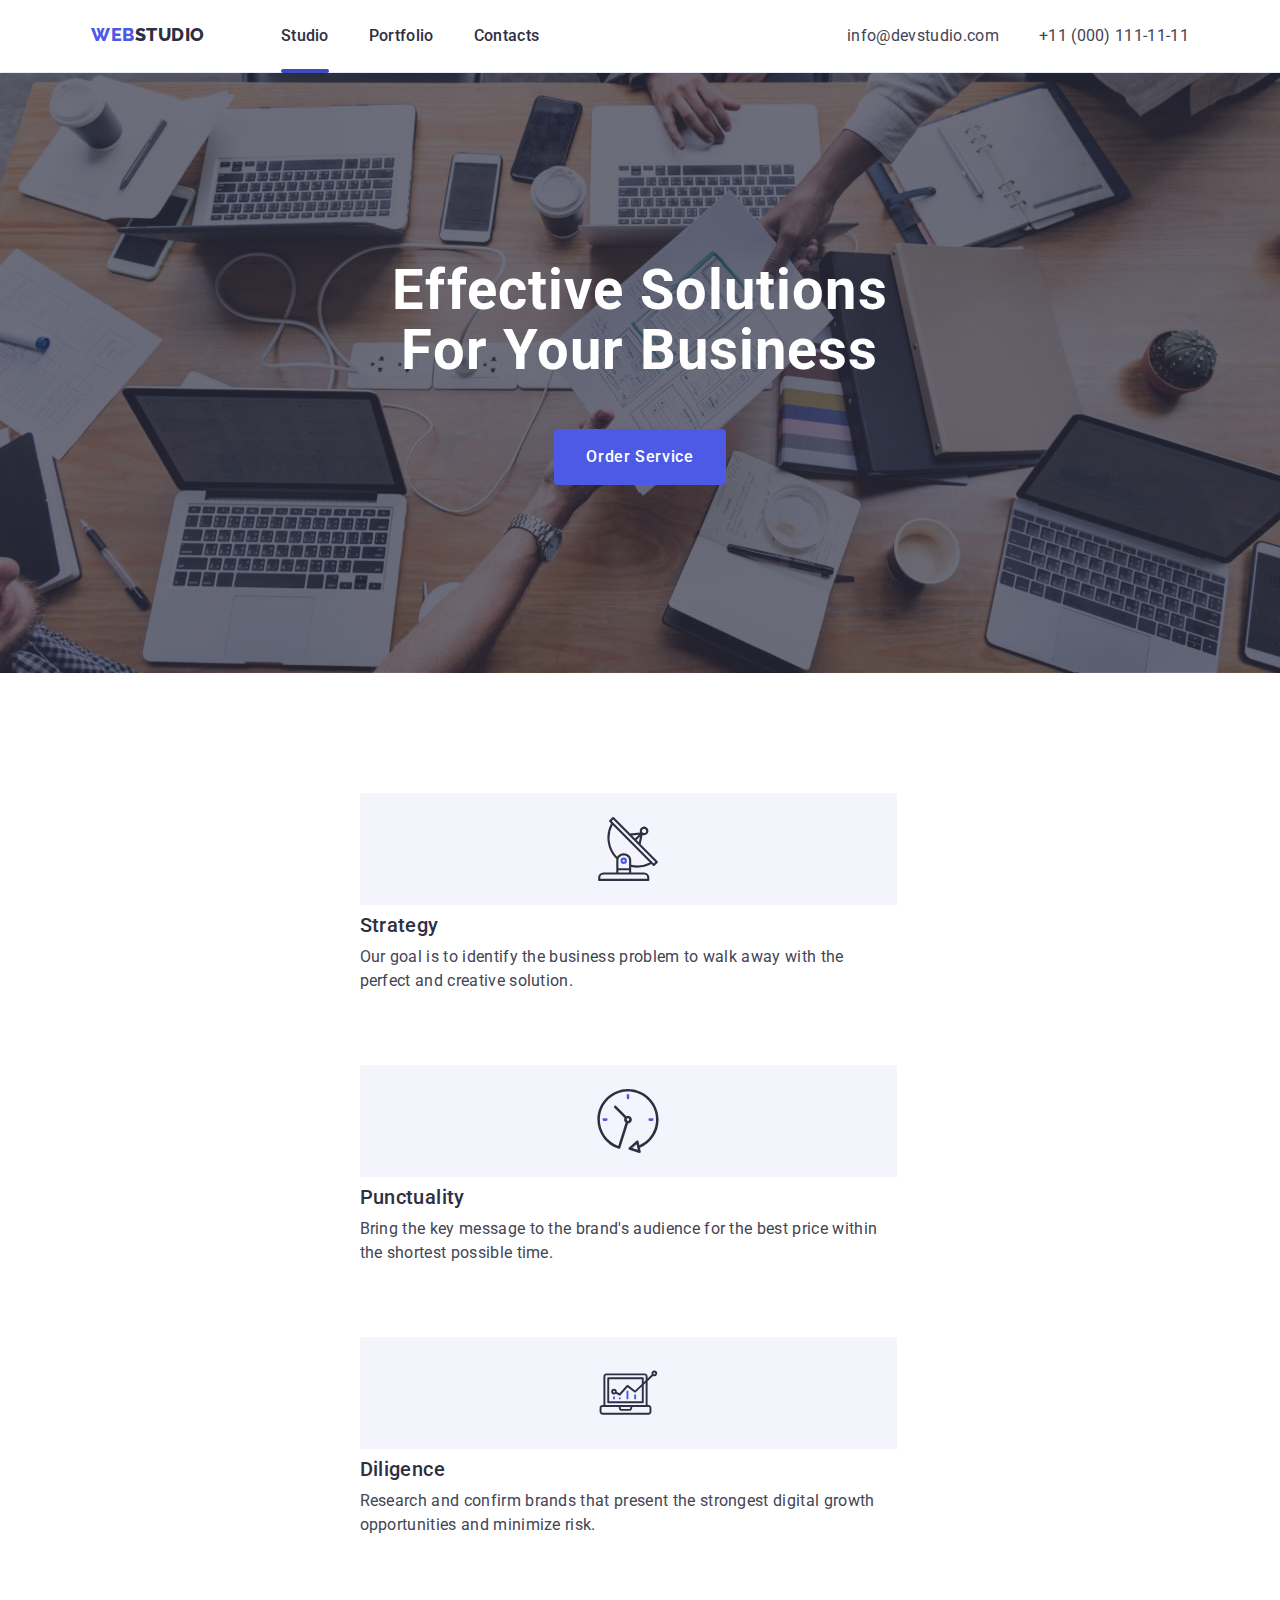
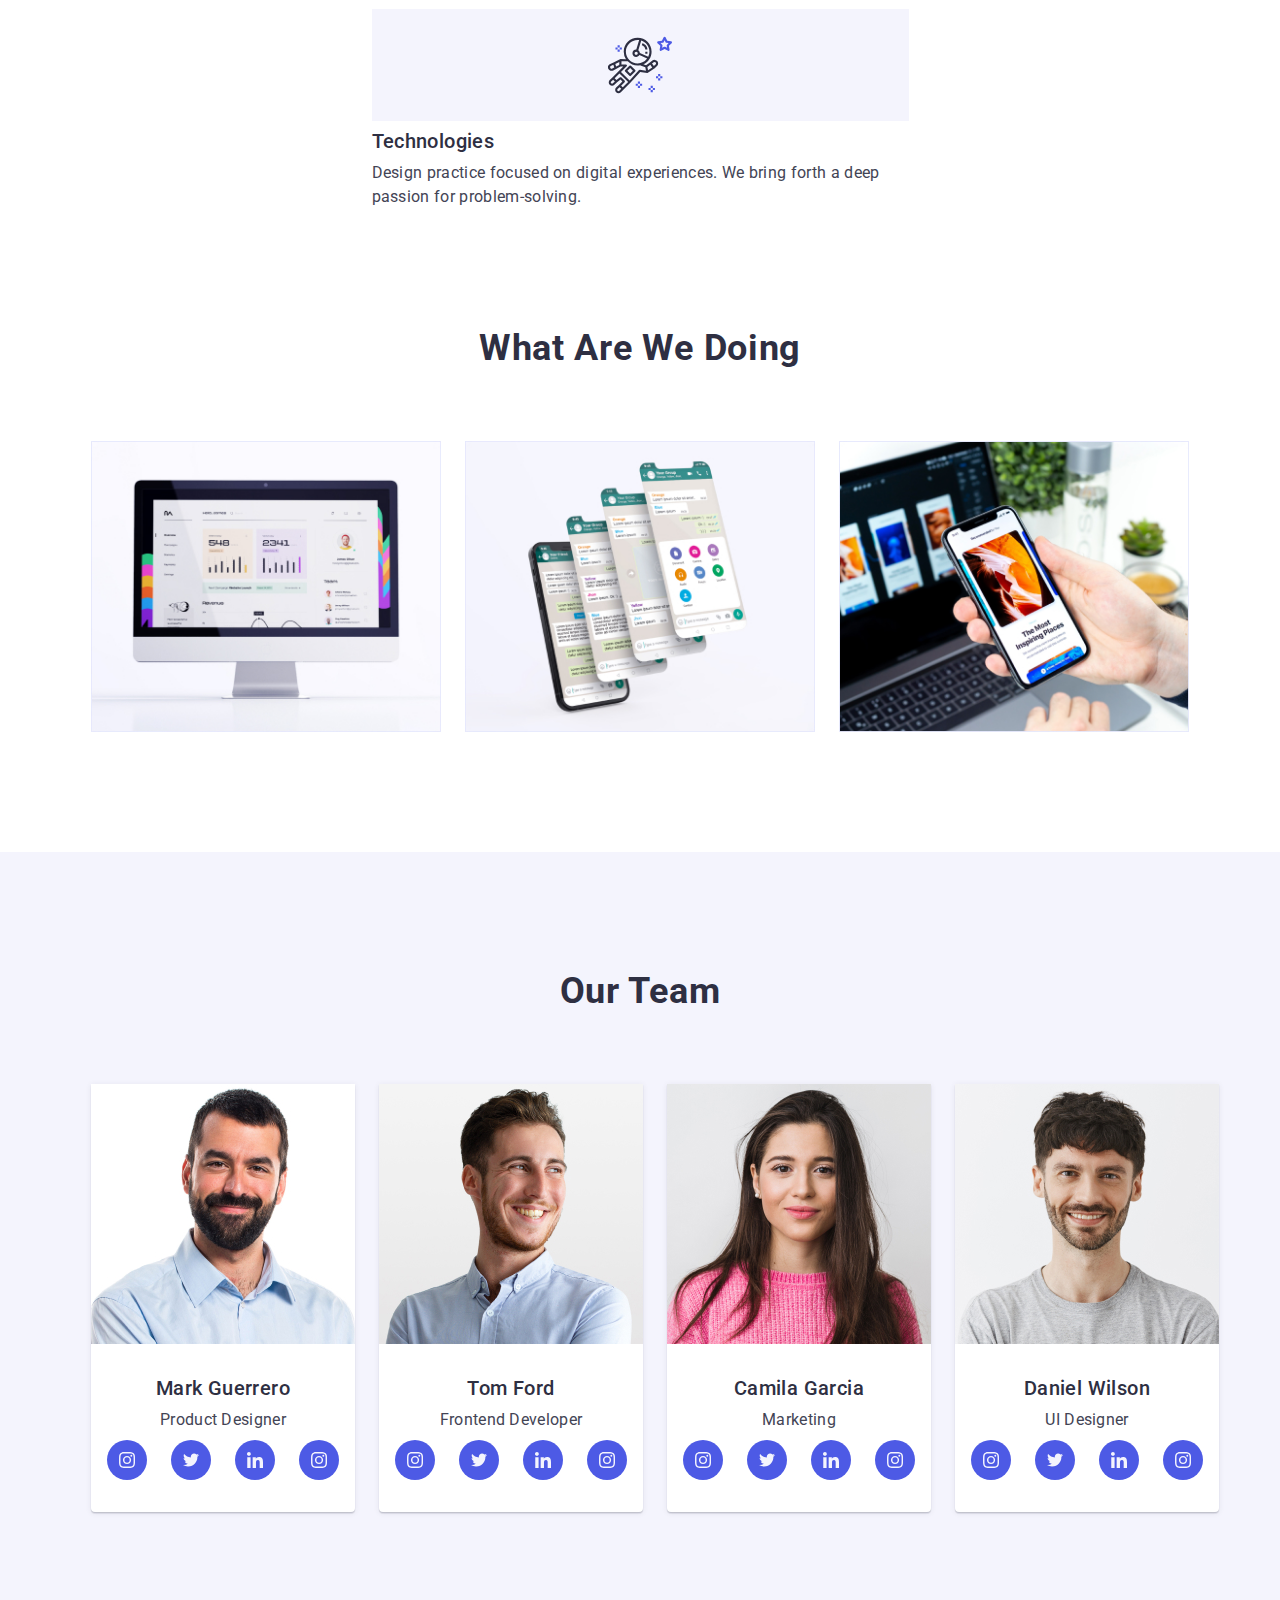
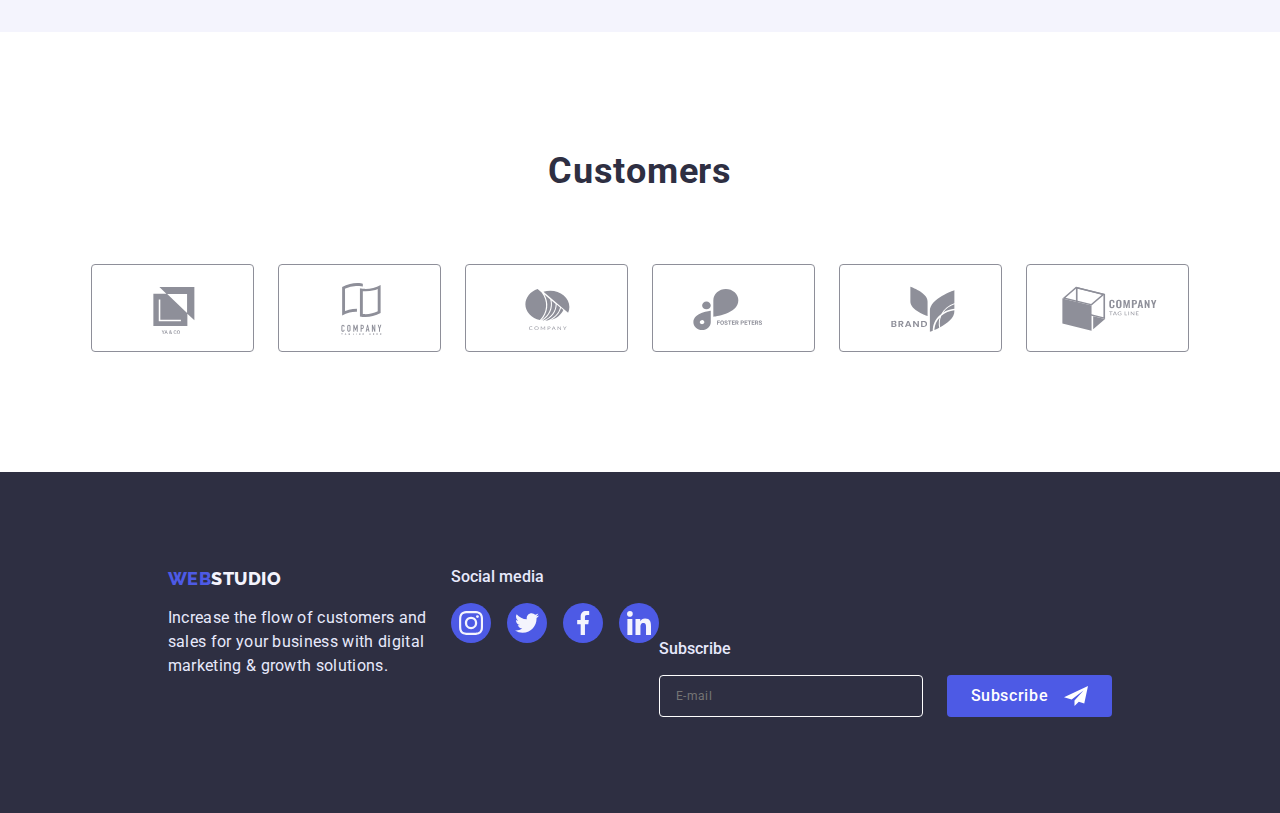
==== commit 60109b6c: "mob/tab" ====
--- a/index.html
+++ b/index.html
@@ -189,7 +189,7 @@
 
     <!-- section-2 -->
 
-    <!-- <section class="section no-padding">
+    <section class="section section-work no-padding">
       <div class="container">
         <h2 class="section-title">What are we doing</h2>
         <ul class="work-list list">
@@ -204,18 +204,18 @@
           </li>
         </ul>
       </div>
-    </section> -->
+    </section>
 
     <!-- section-3 -->
 
-    <!-- <section class="section team">
+    <section class="section team">
       <div class="container">
         <h2 class="section-title">Our Team</h2>
         <ul class="worker list">
           <li class="worker-list">
             <img src="./images/img4.jpg" alt="Mark Guerrero" width="264" height="260" />
             <div class="worker-item-description">
-              <h3 class="title">Mark Guerrero</h3>
+              <h3 class="team-title">Mark Guerrero</h3>
               <p class="description">Product Designer</p>
               <ul class="worker-soc-list list">
                 <li class="worker-soc-item">
@@ -252,7 +252,7 @@
           <li class="worker-list">
             <img src="./images/img5.jpg" alt="Tom Ford" width="264" height="260" />
             <div class="worker-item-description">
-              <h3 class="title">Tom Ford</h3>
+              <h3 class="team-title">Tom Ford</h3>
               <p class="description">Frontend Developer</p>
               <ul class="worker-soc-list list">
                 <li class="worker-soc-item">
@@ -289,7 +289,7 @@
           <li class="worker-list">
             <img src="./images/img6.jpg" alt="Camila Garcia" width="264" height="260" />
             <div class="worker-item-description">
-              <h3 class="title">Camila Garcia</h3>
+              <h3 class="team-title">Camila Garcia</h3>
               <p class="description">Marketing</p>
               <ul class="worker-soc-list list">
                 <li class="worker-soc-item">
@@ -326,7 +326,7 @@
           <li class="worker-list">
             <img src="./images/img7.jpg" alt="Daniel Wilson" width="264" height="260" />
             <div class="worker-item-description">
-              <h3 class="title">Daniel Wilson</h3>
+              <h3 class="team-title">Daniel Wilson</h3>
               <p class="description">UI Designer</p>
               <ul class="worker-soc-list list">
                 <li class="worker-soc-item">
@@ -362,11 +362,11 @@
           </li>
         </ul>
       </div>
-    </section> -->
+    </section>
 
     <!-- Customers -->
 
-    <!-- <section class="section">
+    <section class="section">
       <div class="container">
         <h2 class="section-title">Customers</h2>
         <ul class="customers list">
@@ -414,12 +414,12 @@
           </li>
         </ul>
       </div>
-    </section> -->
+    </section>
 
   </main>
   <!-- footer -->
 
-  <!-- <footer class="footer">
+  <footer class="footer">
     <div class="container-footer container">
       <div class="logo">
         <a href="./index.html" class="footer-logo link">Web<span class="logo-footer">Studio</span></a>
@@ -473,7 +473,7 @@
       </form>
     </div>
     </div>
-  </footer> -->
+  </footer>
   <script src="./js/modal.js"></script>
 </body>
 
--- a/css/style.css
+++ b/css/style.css
@@ -39,10 +39,28 @@
 .container {
   margin-left: auto;
   margin-right: auto;
-  width: 100%;
   padding-left: 15px;
   padding-right: 15px;
 }
+
+@media screen and (min-width: 428px) {
+  .container {
+    width: 398px;
+  }
+}
+
+@media screen and (min-width: 768px) {
+  .container {
+    width: 738px;
+  }
+}
+
+@media screen and (min-width: 1158px) {
+  .container {
+    width: 1128px;
+  }
+}
+
 
 /* header */
 .header {
@@ -84,7 +102,7 @@
   margin-left: 76px;
 }
 
-@media screen and (max-width: 768px) {
+@media screen and (max-width: 767px) {
   .header-nav-list {
     display: none;
   }
@@ -123,7 +141,7 @@
   margin-left: auto;
 }
 
-@media screen and (max-width: 768px) {
+@media screen and (max-width: 767px) {
   .auth-nav {
     display: none;
   }
@@ -180,7 +198,7 @@
 }
 
 .main-nav-button {
-  @media screen and (min-width: 769px) {
+  @media screen and (min-width: 768px) {
     display: none;
   
   }
@@ -231,7 +249,7 @@
 .hero {
   padding-top: 188px;
   padding-bottom: 188px;
-  max-width: 1440px;
+  /* max-width: 1440px; */
 }
 }
 
@@ -517,18 +535,34 @@
 
 /* features */
 
-/* .features {
-  display: flex;
-} */
+
+.features {
+  margin-left: auto;
+  margin-right: auto;
+  
+}
 
 @media screen and (min-width: 768px) {
   .features {
     display: flex;
     flex-wrap: wrap;
     justify-content: center;
-  }
-}
-
+    gap: 72px 24px;
+    
+  }
+}
+
+.features-item {
+  flex-basis: 100%;
+
+  @media screen and (min-width: 768px) {
+    flex-basis: calc((100% - 24px)/2);
+      
+  }
+  @media screen and (min-width: 1152px) {
+     width: 264px;
+  }
+}
 
 @media screen and (min-width: 1152px) {
   .features-item:not(:last-child) {
@@ -536,30 +570,17 @@
   }
 }
 
-@media screen and (max-width: 1151px) {
+@media screen and (max-width: 767px) {
   .features-item:not(:last-child) {
     margin-bottom: 72px;
   }
 }
 
 
-.features-item {
-  max-width: 396px;
-}
-
-@media screen and (min-width: 768px) {
-  .features-item {
-    max-width: 356px;
-  }
-}
-
-@media screen and (min-width: 1152px) {
-  .features-item {
-    width: 264px;
-  }
-}
-
 .features-item-link {
+  @media screen and (max-width: 1151px){
+      display: none;
+    }
   display: flex;
   justify-content: center;
   align-items: center;
@@ -568,13 +589,114 @@
   margin-bottom: 8px;
 }
 
-@media screen and (max-width: 1151px){
-  .features-item-link {
+
+
+.title {
+  margin-top: 0;
+  margin-bottom: 0;
+  padding-bottom: 8px;
+  font-weight: 500;
+  font-size: 36px;
+  line-height: 1.11;
+  letter-spacing: 0.02em;
+  color: var(--title-text-color);
+  
+  display: flex;
+  justify-content: center;
+
+  @media screen and (min-width: 768px) {
+    display: block;
+  }
+
+  @media screen and (min-width: 1152px) {
+    font-size: 20px;
+    line-height: 1.2;
+  }
+}
+
+.description {
+  margin-top: 0;
+  margin-bottom: 0;
+  font-size: 16px;
+  line-height: 1.5;
+  /* or 150% */
+  letter-spacing: 0.02em;
+}
+
+.features .description,
+.portfolio-photo .description {
+  color: var(--description-text-color);
+  /* SLATE */
+}
+
+/* section 2 */
+.section-work {
+  @media screen and (max-width: 1151px) {
     display: none;
-  }
-}
-
-.title {
+    
+  }
+}
+
+.work-list {
+  display: flex;
+}
+
+.work-list-item:not(:last-child) {
+  margin-right: 24px;
+}
+
+/* section 3 */
+.team {
+  background-color: var(--team-backround-color);
+}
+
+@media screen and (min-width: 768px) {
+  .worker {
+  display: flex;
+  flex-wrap: wrap;
+  gap: 64px 24px;
+  }
+}
+
+@media screen and (min-width: 1152px) {
+  .worker {
+    text-align: center;
+    flex-wrap: nowrap;
+  }
+}
+
+/* .worker-list:not(:last-child) {
+  margin-right: 24px;
+} */
+
+.worker-list {
+  background-color: var(--team-list-backround-color);
+  box-shadow: 0px 1px 6px rgba(46, 47, 66, 0.08),
+    0px 1px 1px rgba(46, 47, 66, 0.16), 0px 2px 1px rgba(46, 47, 66, 0.08);
+  border-radius: 0px 0px 4px 4px;
+  width: 264px;
+  margin-left: auto;
+  margin-right: auto;
+
+}
+@media screen and (max-width: 767px) {
+  .worker-list:not(:last-child) {
+    margin-bottom: 72px;
+  }
+}
+
+
+
+.worker.list {
+  background-color: var(--team-backround-color);
+}
+
+.worker-item-description {
+  padding: 32px 16px;
+  text-align: center;
+}
+
+.team-title {
   margin-top: 0;
   margin-bottom: 0;
   padding-bottom: 8px;
@@ -583,61 +705,6 @@
   line-height: 1.2;
   letter-spacing: 0.02em;
   color: var(--title-text-color);
-  /* NAVY BLUE */
-}
-
-.description {
-  margin-top: 0;
-  margin-bottom: 0;
-  font-size: 16px;
-  line-height: 1.5;
-  /* or 150% */
-  letter-spacing: 0.02em;
-}
-
-.features .description,
-.portfolio-photo .description {
-  color: var(--description-text-color);
-  /* SLATE */
-}
-
-/* section 2 */
-
-.work-list {
-  display: flex;
-}
-
-.work-list-item:not(:last-child) {
-  margin-right: 24px;
-}
-
-/* section 3 */
-.team {
-  background-color: var(--team-backround-color);
-}
-
-.worker {
-  display: flex;
-  text-align: center;
-}
-
-.worker-list:not(:last-child) {
-  margin-right: 24px;
-}
-
-.worker-list {
-  background-color: var(--team-list-backround-color);
-  box-shadow: 0px 1px 6px rgba(46, 47, 66, 0.08),
-    0px 1px 1px rgba(46, 47, 66, 0.16), 0px 2px 1px rgba(46, 47, 66, 0.08);
-  border-radius: 0px 0px 4px 4px;
-}
-
-.worker.list {
-  background-color: var(--team-backround-color);
-}
-
-.worker-item-description {
-  padding: 32px 16px;
 }
 
 .worker-soc-list {
@@ -675,7 +742,14 @@
 
 .customers {
   display: flex;
-  gap: 24px;
+  flex-wrap: wrap;
+  justify-content: center;
+  gap: 72px 16px;
+
+  @media screen and (min-width: 1152px) {
+    flex-wrap: nowrap;
+    gap: 24px;
+  }
 }
 
 .customers-list-item {
@@ -710,13 +784,35 @@
 /* footer */
 .footer {
   background-color: var(--hero-backround-color);
-  padding-top: 100px;
-  padding-bottom: 100px;
+  padding-top: 96px;
+  padding-bottom: 96px;
+}
+
+@media screen and (min-width: 768px) {
+  .footer{
+    display: flex;
+  }
+  
 }
 
 .container-footer {
-  display: flex;
-  /* gap: 120px; */
+  /* display: flex; */
+  text-align: center;
+}
+
+@media screen and (min-width: 768px) {
+  .container-footer {
+    display: flex;
+    justify-content: center;
+    flex-wrap: wrap;
+  }
+}
+
+
+@media screen and (min-width: 768px) {
+  .logo {
+    text-align: left;
+  }
 }
 
 .footer .description {
@@ -731,7 +827,17 @@
 
 .footer-soc {
   background-color: var(--hero-backround-color);
-  margin-left: 120px;
+  /* margin-left: 120px; */
+  margin-top: 72px;
+}
+
+@media screen and (min-width: 768px) {
+  .footer-soc {
+    margin-top: 0;
+    margin-left: 24px;
+    text-align: left;
+  }
+  
 }
 
 .footer-soc-description,
@@ -746,6 +852,7 @@
   display: flex;
   gap: 16px;
   margin-top: 16px;
+  justify-content: center;
 }
 
 .footer-soc-list.list {
@@ -777,12 +884,25 @@
 }
 
 .footer-sub-form {
-  margin-left: 80px;
-}
+  /* margin-left: 80px; */
+  margin-top: 72px;
+}
+
+@media screen and (min-width: 768px) {
+  .footer-subscribe {
+    display: flex;
+    gap: 24px;
+  }
+  .subscribe-text {
+    text-align: left;
+  }
+}
+
 
 .footer-subscribe {
-  display: flex;
-  gap: 24px;
+  /* display: flex;
+  gap: 24px; */
+  
 }
 
 .input-subscribe {
@@ -797,7 +917,8 @@
   border-radius: 4px;
   outline: transparent;
 
-  width: 264px;
+  /* width: 264px; */
+  width: 100%;
   padding-top: 8px;
   padding-bottom: 8px;
   padding-left: 16px;
@@ -805,6 +926,12 @@
   margin-top: 16px;
 }
 
+@media screen and (min-width: 768px) {
+  .input-subscribe {
+    width: 264px;
+  }
+}
+
 .footer-subscribe-button {
   display: flex;
   gap: 16px;
@@ -816,6 +943,10 @@
 
   padding: 8px 24px;
   margin-top: 16px;
+  /* вирівнювання для мобіле */
+  margin-left: auto;
+  margin-right: auto;
+
   justify-content: center;
   align-items: center;
 
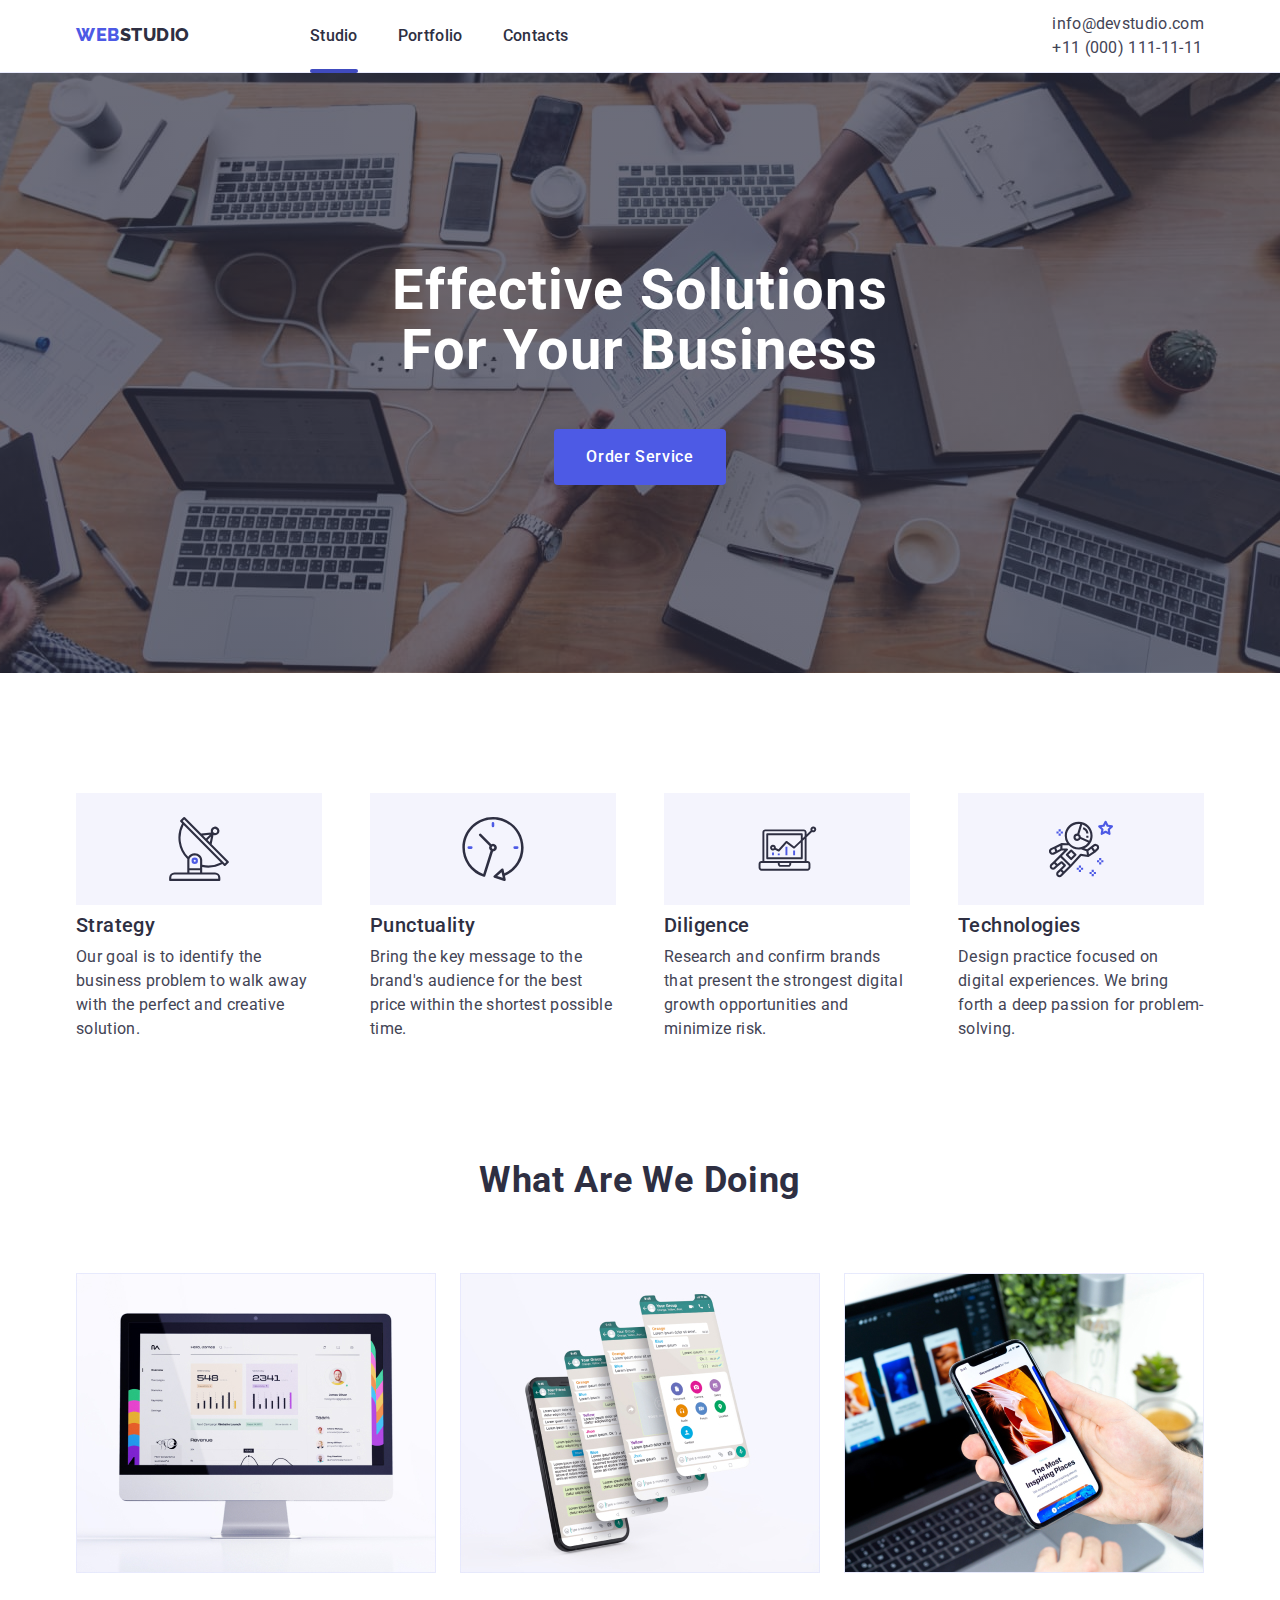
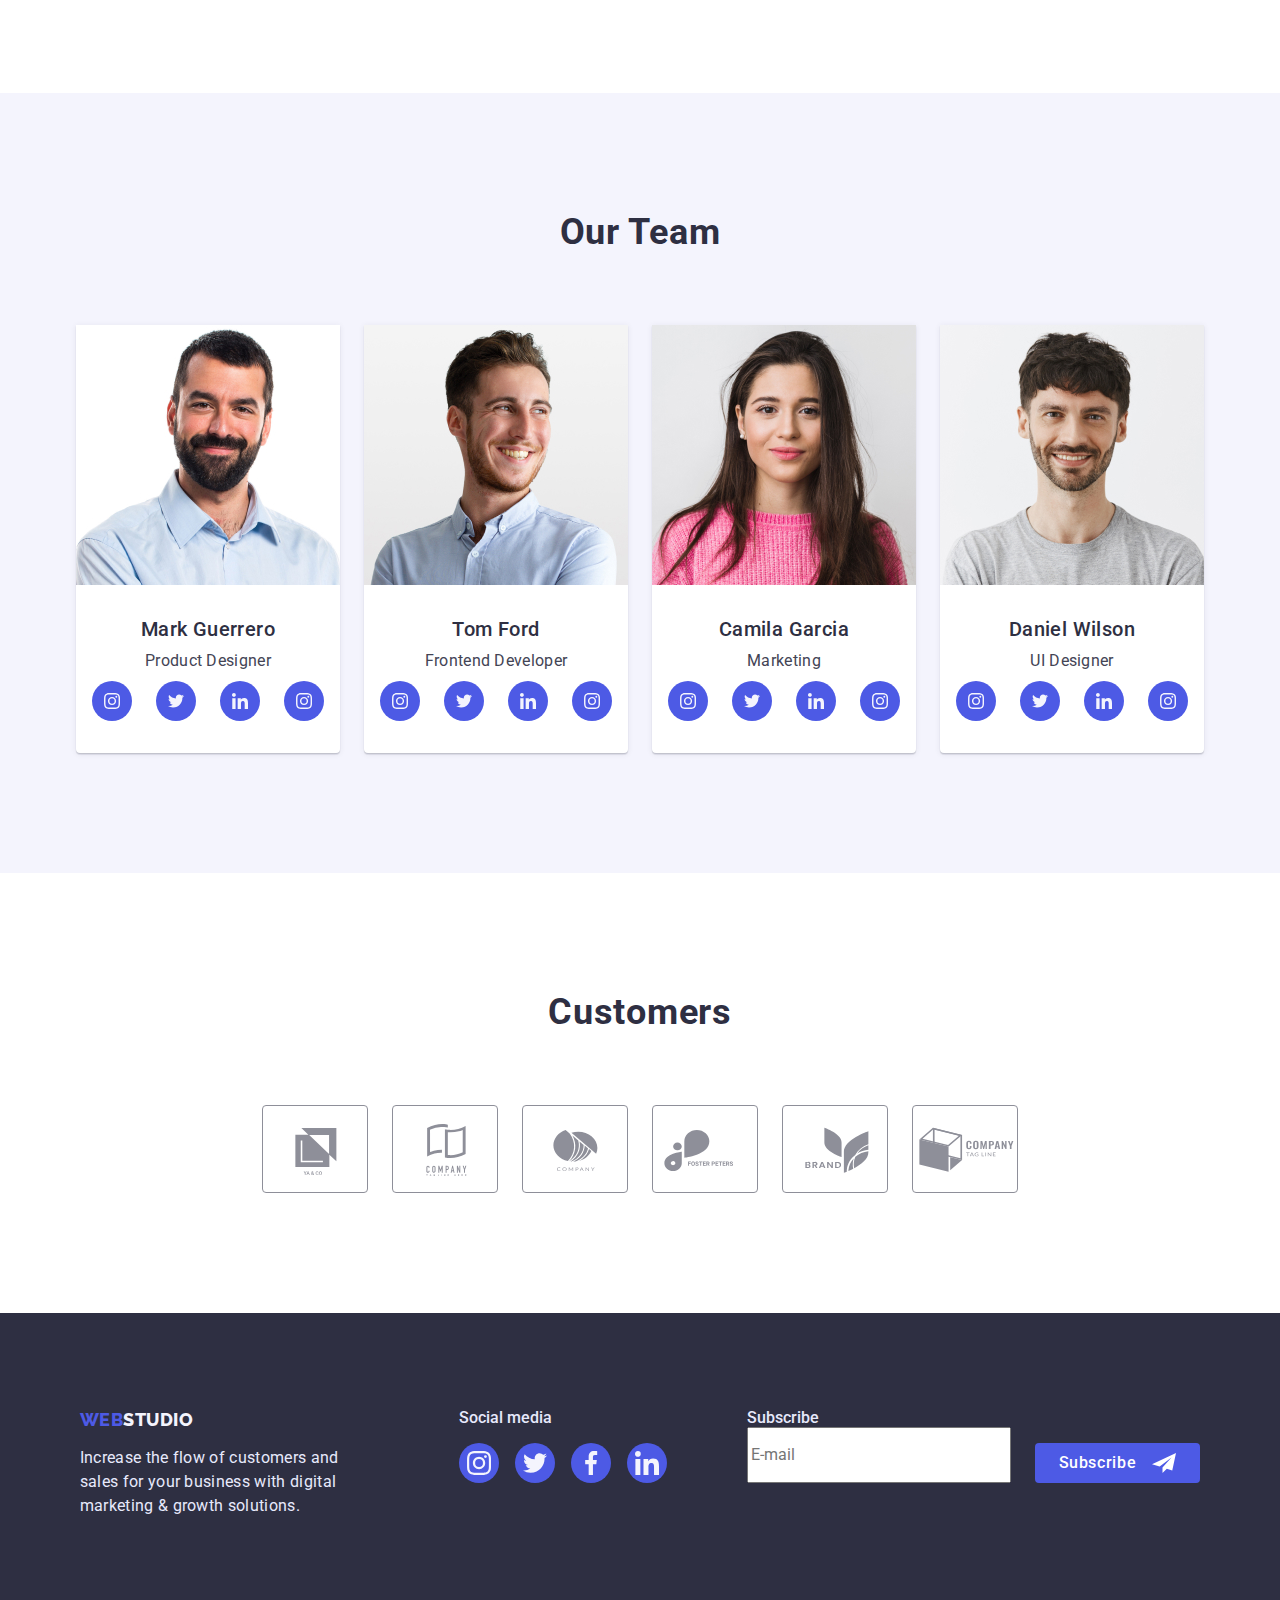
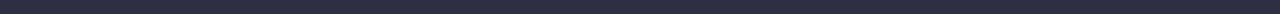
==== commit 0765b34a: "m-t-d" ====
--- a/index.html
+++ b/index.html
@@ -1,480 +1,563 @@
 <!DOCTYPE html>
 <html lang="en">
-
-<head>
-  <meta charset="UTF-8" />
-  <meta http-equiv="X-UA-Compatible" content="IE=edge" />
-  <meta name="viewport" content="width=device-width, initial-scale=1.0" />
-
-  <link rel="preconnect" href="https://fonts.googleapis.com" />
-  <link rel="preconnect" href="https://fonts.gstatic.com" crossorigin />
-  <link href="https://fonts.googleapis.com/css2?family=Raleway:wght@800&family=Roboto:wght@400;500;700;900&display=swap"
-    rel="stylesheet" />
-
-  <link rel="stylesheet"
-    href="https://cdnjs.cloudflare.com/ajax/libs/modern-normalize/1.1.0/modern-normalize.min.css" />
-
-  <link rel="stylesheet" href="./css/style.css"/>
-
-  <title>Document</title>
-</head>
-
-<body>
-  <!-- header -->
-  <header class="header">
-    <div class="container main-nav">
-      <nav class="header-nav">
-        <a href="./index.html" class="header-logo link active-page">Web<span class="header-logo-color">Studio</span></a>
-        <ul class="header-nav-list list">
-          <li class="header-item">
-            <a href="./index.html" class="header-item-link link active-page">Studio</a>
-          </li>
-          <li class="header-item">
-            <a href="./portfolio.html" class="header-item-link link">Portfolio</a>
-          </li>
-          <li class="header-item">
-            <a href="" class="header-item-link link">Contacts</a>
-          </li>
-        </ul>
-      </nav>
-      <!-- header-contacts -->
-      <address class="auth-nav">
-        <ul class="auth-nav-list list">
-          <li class="auth-nav-item">
-            <a href="mailto:info@devstudio.com" class="auth-nav-link link">info@devstudio.com</a>
-          </li>
-          <li class="auth-nav-item">
-            <a href="tel:+110001111111" class="auth-nav-link link">+11 (000) 111-11-11</a>
-          </li>
-        </ul>
-      </address>
-      <button type="button" class="main-nav-button">
-        <svg class="main-nav-close" width="32" height="22">
-          <use href="./images/icons.svg#icon-burger"></use>
-        </svg>
-      </button>
-    </div>
-  </header>
-  <main>
-    <!-- hero -->
-    <section class="hero">
-      <div class="container">
-        <h1 class="hero-title">
-          Effective Solutions <br />
-          For Your Business
-        </h1>
-        <button data-modal-open type="button" class="hero-btn">Order Service</button>
-      </div>
-    </section>
-
-    <div data-modal class="backdrop is-hidden">
-      <div class="modal">
-        <button type="button" data-modal-close class="backdrop-button">
-          <svg class="svg-btn-close" width="8" height="8">
-            <use href="./images/icons.svg#icon-close-black-18dp"></use>
+  <head>
+    <meta charset="UTF-8" />
+    <meta http-equiv="X-UA-Compatible" content="IE=edge" />
+    <meta name="viewport" content="width=device-width, initial-scale=1.0" />
+
+    <link rel="preconnect" href="https://fonts.googleapis.com" />
+    <link rel="preconnect" href="https://fonts.gstatic.com" crossorigin />
+    <link
+      href="https://fonts.googleapis.com/css2?family=Raleway:wght@800&family=Roboto:wght@400;500;700;900&display=swap"
+      rel="stylesheet"
+    />
+
+    <link
+      rel="stylesheet"
+      href="https://cdnjs.cloudflare.com/ajax/libs/modern-normalize/1.1.0/modern-normalize.min.css"
+    />
+
+    <link rel="stylesheet" href="./css/style.css" />
+
+    <title>Document</title>
+  </head>
+
+  <body>
+    <!-- header -->
+    <header class="header">
+      <div class="container main-nav">
+        <nav class="header-nav">
+          <a href="./index.html" class="header-logo link active-page"
+            >Web<span class="header-logo-color">Studio</span></a
+          >
+          <ul class="header-nav-list list">
+            <li class="header-item">
+              <a href="./index.html" class="header-item-link link active-page"
+                >Studio</a
+              >
+            </li>
+            <li class="header-item">
+              <a href="./portfolio.html" class="header-item-link link"
+                >Portfolio</a
+              >
+            </li>
+            <li class="header-item">
+              <a href="" class="header-item-link link">Contacts</a>
+            </li>
+          </ul>
+        </nav>
+        <!-- header-contacts -->
+        <address class="auth-nav">
+          <ul class="auth-nav-list list">
+            <li class="auth-nav-item">
+              <a href="mailto:info@devstudio.com" class="auth-nav-link link"
+                >info@devstudio.com</a
+              >
+            </li>
+            <li class="auth-nav-item">
+              <a href="tel:+110001111111" class="auth-nav-link link"
+                >+11 (000) 111-11-11</a
+              >
+            </li>
+          </ul>
+        </address>
+        <button type="button" class="main-nav-button">
+          <svg class="main-nav-close" width="32" height="22">
+            <use href="./images/icons.svg#icon-burger"></use>
           </svg>
         </button>
-        <p class="modal-title">Leave your contacts and we will call you back</p>
-        <form class="modal-form">
-          <label class="modal-form-field">
-            <label class="modal-label">
-              <span class="modal-label-title">Name</span>
-              <span class="input-wrap">
-                <input type="text" name="user-name" class="modal-input" required />
-                <svg class="modal-icon" width="18" height="18">
-                  <use href="./images/icons.svg#icon-person-black-18dp-1-1"></use>
-                </svg>
-              </span>
-            </label>
-            <label class="modal-label">
-              <span class="modal-label-title">Phone</span>
-              <span class="input-wrap">
-                <input type="tel" name="user-phone" class="modal-input">
-                <svg class="modal-icon" width="18" height="24">
-                  <use href="./images/icons.svg#icon-phone-black-18dp-1"></use>
-                </svg>
-              </span>
-            </label>
-            <label class="modal-label">
-              <span class="modal-label-title">Email</span>
-              <span class="input-wrap">
-                <input type="email" name="user-email" class="modal-input">
-                <svg class="modal-icon" width="18" height="24">
-                  <use href="./images/icons.svg#icon-email-black-18dp-1"></use>
-                </svg>
-              </span>
-            </label>
-            <label class="modal-label">
-              <span class="modal-label-title">Comment</span>
-              <span class="input-wrap textarea">
-                <textarea name="user-comment" class="modal-textarea" placeholder="Text input"></textarea>
-              </span>
-            </label>
-            <div class="modal-field">
-              <input type="checkbox" id="privacy" name="privacy" value="true" class="input-check is-hidden">
-              <label for="privacy" class="check-text">
-                <span>
-                  <svg class="check-icon" width="10" height="8">
-                    <use href="./images/icons.svg#icon-Vector-1"></use>
+      </div>
+    </header>
+    <main>
+      <!-- hero -->
+      <section class="hero">
+        <div class="container">
+          <h1 class="hero-title">
+            Effective Solutions <br />
+            For Your Business
+          </h1>
+          <button data-modal-open type="button" class="hero-btn">
+            Order Service
+          </button>
+        </div>
+      </section>
+
+      <div data-modal class="backdrop is-hidden">
+        <div class="modal">
+          <button type="button" data-modal-close class="backdrop-button">
+            <svg class="svg-btn-close" width="8" height="8">
+              <use href="./images/icons.svg#icon-close-black-18dp"></use>
+            </svg>
+          </button>
+          <p class="modal-title">
+            Leave your contacts and we will call you back
+          </p>
+          <form class="modal-form">
+            <label class="modal-form-field">
+              <label class="modal-label">
+                <span class="modal-label-title">Name</span>
+                <span class="input-wrap">
+                  <input
+                    type="text"
+                    name="user-name"
+                    class="modal-input"
+                    required
+                  />
+                  <svg class="modal-icon" width="18" height="18">
+                    <use
+                      href="./images/icons.svg#icon-person-black-18dp-1-1"
+                    ></use>
                   </svg>
                 </span>
-               I accept the terms and conditions of the &nbsp<a href="" class="checkbox-link">Privacy Policy</a></label>
-            </div>
-
-            <button type="submit" class="modal-button">Send</button>
-
-
-          </label>
-        </form>
+              </label>
+              <label class="modal-label">
+                <span class="modal-label-title">Phone</span>
+                <span class="input-wrap">
+                  <input type="tel" name="user-phone" class="modal-input" />
+                  <svg class="modal-icon" width="18" height="24">
+                    <use
+                      href="./images/icons.svg#icon-phone-black-18dp-1"
+                    ></use>
+                  </svg>
+                </span>
+              </label>
+              <label class="modal-label">
+                <span class="modal-label-title">Email</span>
+                <span class="input-wrap">
+                  <input type="email" name="user-email" class="modal-input" />
+                  <svg class="modal-icon" width="18" height="24">
+                    <use
+                      href="./images/icons.svg#icon-email-black-18dp-1"
+                    ></use>
+                  </svg>
+                </span>
+              </label>
+              <label class="modal-label">
+                <span class="modal-label-title">Comment</span>
+                <span class="input-wrap textarea">
+                  <textarea
+                    name="user-comment"
+                    class="modal-textarea"
+                    placeholder="Text input"
+                  ></textarea>
+                </span>
+              </label>
+              <div class="modal-field">
+                <input
+                  type="checkbox"
+                  id="privacy"
+                  name="privacy"
+                  value="true"
+                  class="input-check is-hidden"
+                />
+                <label for="privacy" class="check-text">
+                  <span>
+                    <svg class="check-icon" width="10" height="8">
+                      <use href="./images/icons.svg#icon-Vector-1"></use>
+                    </svg>
+                  </span>
+                  I accept the terms and conditions of the &nbsp<a
+                    href=""
+                    class="checkbox-link"
+                    >Privacy Policy</a
+                  ></label
+                >
+              </div>
+
+              <button type="submit" class="modal-button">Send</button>
+            </label>
+          </form>
+        </div>
       </div>
-    </div>
-
-    <!-- section-1 -->
-
-    <section class="section">
-      <div class="container ">
-        <h2 hidden class="section-title">features</h2>
-        <ul class="features list">
-          <li class="features-item">
-            <a class="features-item-link link" href="">
-              <svg class="features-icon" width="64" height="64">
-                <use href="./images/icons.svg#icon-strategy"></use>
+
+      <!-- section-1 -->
+
+      <section class="section">
+        <div class="container">
+          <h2 hidden class="section-title">features</h2>
+          <ul class="features list">
+            <li class="features-item">
+              <a class="features-item-link link" href="">
+                <svg class="features-icon" width="64" height="64">
+                  <use href="./images/icons.svg#icon-strategy"></use>
+                </svg>
+              </a>
+              <h3 class="title">Strategy</h3>
+              <p class="description">
+                Our goal is to identify the business problem to walk away with
+                the perfect and creative solution.
+              </p>
+            </li>
+            <li class="features-item">
+              <a class="features-item-link link" href="">
+                <svg class="features-icon" width="64" height="64">
+                  <use href="./images/icons.svg#icon-punctuality"></use>
+                </svg>
+              </a>
+              <h3 class="title">Punctuality</h3>
+              <p class="description">
+                Bring the key message to the brand's audience for the best price
+                within the shortest possible time.
+              </p>
+            </li>
+            <li class="features-item">
+              <a class="features-item-link link" href="">
+                <svg class="features-icon" width="64" height="64">
+                  <use href="./images/icons.svg#icon-diligence"></use>
+                </svg>
+              </a>
+              <h3 class="title">Diligence</h3>
+              <p class="description">
+                Research and confirm brands that present the strongest digital
+                growth opportunities and minimize risk.
+              </p>
+            </li>
+            <li class="features-item">
+              <a class="features-item-link link" href="">
+                <svg class="features-icon" width="64" height="64">
+                  <use href="./images/icons.svg#icon-technologies"></use>
+                </svg>
+              </a>
+              <h3 class="title">Technologies</h3>
+              <p class="description">
+                Design practice focused on digital experiences. We bring forth a
+                deep passion for problem-solving.
+              </p>
+            </li>
+          </ul>
+        </div>
+      </section>
+
+      <!-- section-2 -->
+
+      <section class="section section-work no-padding">
+        <div class="container">
+          <h2 class="section-title">What are we doing</h2>
+          <ul class="work-list list">
+            <li class="work-list-item">
+              <img
+                src="./images/img1.jpg"
+                alt="analitics"
+                width="360"
+                height="300"
+              />
+            </li>
+            <li class="work-list-item">
+              <img
+                src="./images/img2.jpg"
+                alt="massangers"
+                width="360"
+                height="300"
+              />
+            </li>
+            <li class="work-list-item">
+              <img
+                src="./images/img3.jpg"
+                alt="recomended for you"
+                width="360"
+                height="300"
+              />
+            </li>
+          </ul>
+        </div>
+      </section>
+
+      <!-- section-3 -->
+
+      <section class="section team">
+        <div class="container">
+          <h2 class="section-title">Our Team</h2>
+          <ul class="worker list">
+            <li class="worker-list">
+              <img
+                src="./images/img4.jpg"
+                alt="Mark Guerrero"
+                width="264"
+                height="260"
+              />
+              <div class="worker-item-description">
+                <h3 class="team-title">Mark Guerrero</h3>
+                <p class="description">Product Designer</p>
+                <ul class="worker-soc-list list">
+                  <li class="worker-soc-item">
+                    <a class="worker-soc-link link" href="">
+                      <svg class="worker-soc-icon" width="16" height="16">
+                        <use href="./images/icons.svg#icon-instagram"></use>
+                      </svg>
+                    </a>
+                  </li>
+                  <li class="worker-soc-item">
+                    <a class="worker-soc-link link" href="">
+                      <svg class="worker-soc-icon" width="16" height="16">
+                        <use href="./images/icons.svg#icon-twitter"></use>
+                      </svg>
+                    </a>
+                  </li>
+                  <li class="worker-soc-item">
+                    <a class="worker-soc-link link" href="">
+                      <svg class="worker-soc-icon" width="16" height="16">
+                        <use href="./images/icons.svg#icon-linkedin"></use>
+                      </svg>
+                    </a>
+                  </li>
+                  <li class="worker-soc-item">
+                    <a class="worker-soc-link link" href="">
+                      <svg class="worker-soc-icon" width="16" height="16">
+                        <use href="./images/icons.svg#icon-instagram"></use>
+                      </svg>
+                    </a>
+                  </li>
+                </ul>
+              </div>
+            </li>
+            <li class="worker-list">
+              <img
+                src="./images/img5.jpg"
+                alt="Tom Ford"
+                width="264"
+                height="260"
+              />
+              <div class="worker-item-description">
+                <h3 class="team-title">Tom Ford</h3>
+                <p class="description">Frontend Developer</p>
+                <ul class="worker-soc-list list">
+                  <li class="worker-soc-item">
+                    <a class="worker-soc-link link" href="">
+                      <svg class="worker-soc-icon" width="16" height="16">
+                        <use href="./images/icons.svg#icon-instagram"></use>
+                      </svg>
+                    </a>
+                  </li>
+                  <li class="worker-soc-item">
+                    <a class="worker-soc-link link" href="">
+                      <svg class="worker-soc-icon" width="16" height="16">
+                        <use href="./images/icons.svg#icon-twitter"></use>
+                      </svg>
+                    </a>
+                  </li>
+                  <li class="worker-soc-item">
+                    <a class="worker-soc-link link" href="">
+                      <svg class="worker-soc-icon" width="16" height="16">
+                        <use href="./images/icons.svg#icon-linkedin"></use>
+                      </svg>
+                    </a>
+                  </li>
+                  <li class="worker-soc-item">
+                    <a class="worker-soc-link link" href="">
+                      <svg class="worker-soc-icon" width="16" height="16">
+                        <use href="./images/icons.svg#icon-instagram"></use>
+                      </svg>
+                    </a>
+                  </li>
+                </ul>
+              </div>
+            </li>
+            <li class="worker-list">
+              <img
+                src="./images/img6.jpg"
+                alt="Camila Garcia"
+                width="264"
+                height="260"
+              />
+              <div class="worker-item-description">
+                <h3 class="team-title">Camila Garcia</h3>
+                <p class="description">Marketing</p>
+                <ul class="worker-soc-list list">
+                  <li class="worker-soc-item">
+                    <a class="worker-soc-link link" href="">
+                      <svg class="worker-soc-icon" width="16" height="16">
+                        <use href="./images/icons.svg#icon-instagram"></use>
+                      </svg>
+                    </a>
+                  </li>
+                  <li class="worker-soc-item">
+                    <a class="worker-soc-link link" href="">
+                      <svg class="worker-soc-icon" width="16" height="16">
+                        <use href="./images/icons.svg#icon-twitter"></use>
+                      </svg>
+                    </a>
+                  </li>
+                  <li class="worker-soc-item">
+                    <a class="worker-soc-link link" href="">
+                      <svg class="worker-soc-icon" width="16" height="16">
+                        <use href="./images/icons.svg#icon-linkedin"></use>
+                      </svg>
+                    </a>
+                  </li>
+                  <li class="worker-soc-item">
+                    <a class="worker-soc-link link" href="">
+                      <svg class="worker-soc-icon" width="16" height="16">
+                        <use href="./images/icons.svg#icon-instagram"></use>
+                      </svg>
+                    </a>
+                  </li>
+                </ul>
+              </div>
+            </li>
+            <li class="worker-list">
+              <img
+                src="./images/img7.jpg"
+                alt="Daniel Wilson"
+                width="264"
+                height="260"
+              />
+              <div class="worker-item-description">
+                <h3 class="team-title">Daniel Wilson</h3>
+                <p class="description">UI Designer</p>
+                <ul class="worker-soc-list list">
+                  <li class="worker-soc-item">
+                    <a class="worker-soc-link link" href="">
+                      <svg class="worker-soc-icon" width="16" height="16">
+                        <use href="./images/icons.svg#icon-instagram"></use>
+                      </svg>
+                    </a>
+                  </li>
+                  <li class="worker-soc-item">
+                    <a class="worker-soc-link link" href="">
+                      <svg class="worker-soc-icon" width="16" height="16">
+                        <use href="./images/icons.svg#icon-twitter"></use>
+                      </svg>
+                    </a>
+                  </li>
+                  <li class="worker-soc-item">
+                    <a class="worker-soc-link link" href="">
+                      <svg class="worker-soc-icon" width="16" height="16">
+                        <use href="./images/icons.svg#icon-linkedin"></use>
+                      </svg>
+                    </a>
+                  </li>
+                  <li class="worker-soc-item">
+                    <a class="worker-soc-link link" href="">
+                      <svg class="worker-soc-icon" width="16" height="16">
+                        <use href="./images/icons.svg#icon-instagram"></use>
+                      </svg>
+                    </a>
+                  </li>
+                </ul>
+              </div>
+            </li>
+          </ul>
+        </div>
+      </section>
+
+      <!-- Customers -->
+
+      <section class="section">
+        <div class="container">
+          <h2 class="section-title">Customers</h2>
+          <ul class="customers list">
+            <li class="customers-list-item">
+              <a class="customers-link link" href="">
+                <svg class="customers-icon" width="104" height="56">
+                  <use href="./images/icons.svg#icon-Logo"></use>
+                </svg>
+              </a>
+            </li>
+            <li class="customers-list-item">
+              <a class="customers-link link" href="">
+                <svg class="customers-icon" width="104" height="56">
+                  <use href="./images/icons.svg#icon-Logo-1"></use>
+                </svg>
+              </a>
+            </li>
+            <li class="customers-list-item">
+              <a class="customers-link link" href="">
+                <svg class="customers-icon" width="104" height="56">
+                  <use href="./images/icons.svg#icon-Logo-2"></use>
+                </svg>
+              </a>
+            </li>
+            <li class="customers-list-item">
+              <a class="customers-link link" href="">
+                <svg class="customers-icon" width="104" height="56">
+                  <use href="./images/icons.svg#icon-Logo-3"></use>
+                </svg>
+              </a>
+            </li>
+            <li class="customers-list-item">
+              <a class="customers-link link" href="">
+                <svg class="customers-icon" width="104" height="56">
+                  <use href="./images/icons.svg#icon-Logo-4"></use>
+                </svg>
+              </a>
+            </li>
+            <li class="customers-list-item">
+              <a class="customers-link link" href="">
+                <svg class="customers-icon" width="104" height="56">
+                  <use href="./images/icons.svg#icon-Logo-5"></use>
+                </svg>
+              </a>
+            </li>
+          </ul>
+        </div>
+      </section>
+    </main>
+    <!-- footer -->
+
+    <footer class="footer">
+      <div class="container-footer container">
+        <div class="logo">
+          <a href="./index.html" class="footer-logo link"
+            >Web<span class="logo-footer">Studio</span></a
+          >
+          <p class="description">
+            Increase the flow of customers and <br />sales for your business
+            with digital <br />marketing & growth solutions.
+          </p>
+        </div>
+        <div class="footer-soc">
+          <p class="footer-soc-description">Social media</p>
+          <ul class="footer-soc-list list">
+            <li class="footer-soc-item">
+              <a class="footer-soc-link link" href="">
+                <svg class="footer-soc-icon" width="24" height="24">
+                  <use href="./images/icons.svg#icon-instagram"></use>
+                </svg>
+              </a>
+            </li>
+            <li class="footer-soc-item">
+              <a class="footer-soc-link link" href="">
+                <svg class="footer-soc-icon" width="24" height="24">
+                  <use href="./images/icons.svg#icon-twitter"></use>
+                </svg>
+              </a>
+            </li>
+            <li class="footer-soc-item">
+              <a class="footer-soc-link link" href="">
+                <svg class="footer-soc-icon" width="24" height="24">
+                  <use href="./images/icons.svg#icon-facebook"></use>
+                </svg>
+              </a>
+            </li>
+            <li class="footer-soc-item">
+              <a class="footer-soc-link link" href="">
+                <svg class="footer-soc-icon" width="24" height="24">
+                  <use href="./images/icons.svg#icon-linkedin"></use>
+                </svg>
+              </a>
+            </li>
+          </ul>
+        </div>
+        <div class="footer-sub-form">
+          <p class="subscribe-text">Subscribe</p>
+          <form class="footer-subscribe">
+            <input
+              type="email"
+              id="subscribe"
+              name="subscribe"
+              placeholder="E-mail"
+              class="input-subscribe"
+            />
+            <button type="submit" class="footer-subscribe-button">
+              Subscribe
+              <svg class="footer-button-icon" width="24" height="24">
+                <use href="./images/icons.svg#icon-Frame-3"></use>
               </svg>
-            </a>
-            <h3 class="title">Strategy</h3>
-            <p class="description">
-              Our goal is to identify the business problem to walk away with
-              the perfect and creative solution.
-            </p>
-          </li>
-          <li class="features-item">
-            <a class="features-item-link link" href="">
-              <svg class="features-icon" width="64" height="64">
-                <use href="./images/icons.svg#icon-punctuality"></use>
-              </svg>
-            </a>
-            <h3 class="title">Punctuality</h3>
-            <p class="description">
-              Bring the key message to the brand's audience for the best price
-              within the shortest possible time.
-            </p>
-          </li>
-          <li class="features-item">
-            <a class="features-item-link link" href="">
-              <svg class="features-icon" width="64" height="64">
-                <use href="./images/icons.svg#icon-diligence"></use>
-              </svg>
-            </a>
-            <h3 class="title">Diligence</h3>
-            <p class="description">
-              Research and confirm brands that present the strongest digital
-              growth opportunities and minimize risk.
-            </p>
-          </li>
-          <li class="features-item">
-            <a class="features-item-link link" href="">
-              <svg class="features-icon" width="64" height="64">
-                <use href="./images/icons.svg#icon-technologies"></use>
-              </svg>
-            </a>
-            <h3 class="title">Technologies</h3>
-            <p class="description">
-              Design practice focused on digital experiences. We bring forth a
-              deep passion for problem-solving.
-            </p>
-          </li>
-        </ul>
+            </button>
+          </form>
+        </div>
       </div>
-    </section>
-
-    <!-- section-2 -->
-
-    <section class="section section-work no-padding">
-      <div class="container">
-        <h2 class="section-title">What are we doing</h2>
-        <ul class="work-list list">
-          <li class="work-list-item">
-            <img src="./images/img1.jpg" alt="analitics" width="360" height="300" />
-          </li>
-          <li class="work-list-item">
-            <img src="./images/img2.jpg" alt="massangers" width="360" height="300" />
-          </li>
-          <li class="work-list-item">
-            <img src="./images/img3.jpg" alt="recomended for you" width="360" height="300" />
-          </li>
-        </ul>
-      </div>
-    </section>
-
-    <!-- section-3 -->
-
-    <section class="section team">
-      <div class="container">
-        <h2 class="section-title">Our Team</h2>
-        <ul class="worker list">
-          <li class="worker-list">
-            <img src="./images/img4.jpg" alt="Mark Guerrero" width="264" height="260" />
-            <div class="worker-item-description">
-              <h3 class="team-title">Mark Guerrero</h3>
-              <p class="description">Product Designer</p>
-              <ul class="worker-soc-list list">
-                <li class="worker-soc-item">
-                  <a class="worker-soc-link link" href="">
-                    <svg class="worker-soc-icon" width="16" height="16">
-                      <use href="./images/icons.svg#icon-instagram"></use>
-                    </svg>
-                  </a>
-                </li>
-                <li class="worker-soc-item">
-                  <a class="worker-soc-link link" href="">
-                    <svg class="worker-soc-icon" width="16" height="16">
-                      <use href="./images/icons.svg#icon-twitter"></use>
-                    </svg>
-                  </a>
-                </li>
-                <li class="worker-soc-item">
-                  <a class="worker-soc-link link" href="">
-                    <svg class="worker-soc-icon" width="16" height="16">
-                      <use href="./images/icons.svg#icon-linkedin"></use>
-                    </svg>
-                  </a>
-                </li>
-                <li class="worker-soc-item">
-                  <a class="worker-soc-link link" href="">
-                    <svg class="worker-soc-icon" width="16" height="16">
-                      <use href="./images/icons.svg#icon-instagram"></use>
-                    </svg>
-                  </a>
-                </li>
-              </ul>
-            </div>
-          </li>
-          <li class="worker-list">
-            <img src="./images/img5.jpg" alt="Tom Ford" width="264" height="260" />
-            <div class="worker-item-description">
-              <h3 class="team-title">Tom Ford</h3>
-              <p class="description">Frontend Developer</p>
-              <ul class="worker-soc-list list">
-                <li class="worker-soc-item">
-                  <a class="worker-soc-link link" href="">
-                    <svg class="worker-soc-icon" width="16" height="16">
-                      <use href="./images/icons.svg#icon-instagram"></use>
-                    </svg>
-                  </a>
-                </li>
-                <li class="worker-soc-item">
-                  <a class="worker-soc-link link" href="">
-                    <svg class="worker-soc-icon" width="16" height="16">
-                      <use href="./images/icons.svg#icon-twitter"></use>
-                    </svg>
-                  </a>
-                </li>
-                <li class="worker-soc-item">
-                  <a class="worker-soc-link link" href="">
-                    <svg class="worker-soc-icon" width="16" height="16">
-                      <use href="./images/icons.svg#icon-linkedin"></use>
-                    </svg>
-                  </a>
-                </li>
-                <li class="worker-soc-item">
-                  <a class="worker-soc-link link" href="">
-                    <svg class="worker-soc-icon" width="16" height="16">
-                      <use href="./images/icons.svg#icon-instagram"></use>
-                    </svg>
-                  </a>
-                </li>
-              </ul>
-            </div>
-          </li>
-          <li class="worker-list">
-            <img src="./images/img6.jpg" alt="Camila Garcia" width="264" height="260" />
-            <div class="worker-item-description">
-              <h3 class="team-title">Camila Garcia</h3>
-              <p class="description">Marketing</p>
-              <ul class="worker-soc-list list">
-                <li class="worker-soc-item">
-                  <a class="worker-soc-link link" href="">
-                    <svg class="worker-soc-icon" width="16" height="16">
-                      <use href="./images/icons.svg#icon-instagram"></use>
-                    </svg>
-                  </a>
-                </li>
-                <li class="worker-soc-item">
-                  <a class="worker-soc-link link" href="">
-                    <svg class="worker-soc-icon" width="16" height="16">
-                      <use href="./images/icons.svg#icon-twitter"></use>
-                    </svg>
-                  </a>
-                </li>
-                <li class="worker-soc-item">
-                  <a class="worker-soc-link link" href="">
-                    <svg class="worker-soc-icon" width="16" height="16">
-                      <use href="./images/icons.svg#icon-linkedin"></use>
-                    </svg>
-                  </a>
-                </li>
-                <li class="worker-soc-item">
-                  <a class="worker-soc-link link" href="">
-                    <svg class="worker-soc-icon" width="16" height="16">
-                      <use href="./images/icons.svg#icon-instagram"></use>
-                    </svg>
-                  </a>
-                </li>
-              </ul>
-            </div>
-          </li>
-          <li class="worker-list">
-            <img src="./images/img7.jpg" alt="Daniel Wilson" width="264" height="260" />
-            <div class="worker-item-description">
-              <h3 class="team-title">Daniel Wilson</h3>
-              <p class="description">UI Designer</p>
-              <ul class="worker-soc-list list">
-                <li class="worker-soc-item">
-                  <a class="worker-soc-link link" href="">
-                    <svg class="worker-soc-icon" width="16" height="16">
-                      <use href="./images/icons.svg#icon-instagram"></use>
-                    </svg>
-                  </a>
-                </li>
-                <li class="worker-soc-item">
-                  <a class="worker-soc-link link" href="">
-                    <svg class="worker-soc-icon" width="16" height="16">
-                      <use href="./images/icons.svg#icon-twitter"></use>
-                    </svg>
-                  </a>
-                </li>
-                <li class="worker-soc-item">
-                  <a class="worker-soc-link link" href="">
-                    <svg class="worker-soc-icon" width="16" height="16">
-                      <use href="./images/icons.svg#icon-linkedin"></use>
-                    </svg>
-                  </a>
-                </li>
-                <li class="worker-soc-item">
-                  <a class="worker-soc-link link" href="">
-                    <svg class="worker-soc-icon" width="16" height="16">
-                      <use href="./images/icons.svg#icon-instagram"></use>
-                    </svg>
-                  </a>
-                </li>
-              </ul>
-            </div>
-          </li>
-        </ul>
-      </div>
-    </section>
-
-    <!-- Customers -->
-
-    <section class="section">
-      <div class="container">
-        <h2 class="section-title">Customers</h2>
-        <ul class="customers list">
-          <li class="customers-list-item">
-            <a class="customers-link link" href="">
-              <svg class="customers-icon" width="104" height="56">
-                <use href="./images/icons.svg#icon-Logo"></use>
-              </svg>
-            </a>
-          </li>
-          <li class="customers-list-item">
-            <a class="customers-link link" href="">
-              <svg class="customers-icon" width="104" height="56">
-                <use href="./images/icons.svg#icon-Logo-1"></use>
-              </svg>
-            </a>
-          </li>
-          <li class="customers-list-item">
-            <a class="customers-link link" href="">
-              <svg class="customers-icon" width="104" height="56">
-                <use href="./images/icons.svg#icon-Logo-2"></use>
-              </svg>
-            </a>
-          </li>
-          <li class="customers-list-item">
-            <a class="customers-link link" href="">
-              <svg class="customers-icon" width="104" height="56">
-                <use href="./images/icons.svg#icon-Logo-3"></use>
-              </svg>
-            </a>
-          </li>
-          <li class="customers-list-item">
-            <a class="customers-link link" href="">
-              <svg class="customers-icon" width="104" height="56">
-                <use href="./images/icons.svg#icon-Logo-4"></use>
-              </svg>
-            </a>
-          </li>
-          <li class="customers-list-item">
-            <a class="customers-link link" href="">
-              <svg class="customers-icon" width="104" height="56">
-                <use href="./images/icons.svg#icon-Logo-5"></use>
-              </svg>
-            </a>
-          </li>
-        </ul>
-      </div>
-    </section>
-
-  </main>
-  <!-- footer -->
-
-  <footer class="footer">
-    <div class="container-footer container">
-      <div class="logo">
-        <a href="./index.html" class="footer-logo link">Web<span class="logo-footer">Studio</span></a>
-        <p class="description">
-          Increase the flow of customers and <br>sales for your business with
-          digital <br>marketing & growth solutions.
-        </p>
-      </div>
-      <div class="footer-soc">
-        <p class="footer-soc-description">Social media</p>
-        <ul class="footer-soc-list list">
-          <li class="footer-soc-item">
-            <a class="footer-soc-link link" href="">
-              <svg class="footer-soc-icon" width="24" height="24">
-                <use href="./images/icons.svg#icon-instagram"></use>
-              </svg>
-            </a>
-          </li>
-          <li class="footer-soc-item">
-            <a class="footer-soc-link link" href="">
-              <svg class="footer-soc-icon" width="24" height="24">
-                <use href="./images/icons.svg#icon-twitter"></use>
-              </svg>
-            </a>
-          </li>
-          <li class="footer-soc-item">
-            <a class="footer-soc-link link" href="">
-              <svg class="footer-soc-icon" width="24" height="24">
-                <use href="./images/icons.svg#icon-facebook"></use>
-              </svg>
-            </a>
-          </li>
-          <li class="footer-soc-item">
-            <a class="footer-soc-link link" href="">
-              <svg class="footer-soc-icon" width="24" height="24">
-                <use href="./images/icons.svg#icon-linkedin"></use>
-              </svg>
-            </a>
-          </li>
-        </ul>
-      </div>
-      <div class="footer-sub-form">
-      <p class="subscribe-text">Subscribe</p>
-      <form class="footer-subscribe">
-        <input type="email" id="subscribe" name="subscribe" placeholder="E-mail" class="input-subscribe">
-        <button type="submit" class="footer-subscribe-button">Subscribe 
-          <svg class="footer-button-icon" width="24" height="24">
-          <use href="./images/icons.svg#icon-Frame-3"></use>
-        </svg>
-    </button>
-      </form>
-    </div>
-    </div>
-  </footer>
-  <script src="./js/modal.js"></script>
-</body>
-
-</html>+    </footer>
+    <script src="./js/modal.js"></script>
+  </body>
+</html>
--- a/css/style.css
+++ b/css/style.css
@@ -37,30 +37,22 @@
 }
 
 .container {
+  max-width: 428px;
+  padding-left: 15px;
+  padding-right: 15px;
   margin-left: auto;
   margin-right: auto;
-  padding-left: 15px;
-  padding-right: 15px;
-}
-
-@media screen and (min-width: 428px) {
+}
+@media screen and (min-width: 768px) {
   .container {
-    width: 398px;
-  }
-}
-
-@media screen and (min-width: 768px) {
+    max-width: 768px;
+  }
+}
+@media screen and (min-width: 1200px) {
   .container {
-    width: 738px;
-  }
-}
-
-@media screen and (min-width: 1158px) {
-  .container {
-    width: 1128px;
-  }
-}
-
+    max-width: 1158px;
+  }
+}
 
 /* header */
 .header {
@@ -70,6 +62,10 @@
 .main-nav {
   display: flex;
   align-items: center;
+}
+
+.header-nav {
+  display: flex;
 }
 
 .header-logo {
@@ -93,18 +89,23 @@
   color: var(--logo-text-studio-color);
 }
 
-.header-nav {
-  display: flex;
-}
-
-.header-nav-list {
-  display: flex;
-  margin-left: 76px;
-}
-
 @media screen and (max-width: 767px) {
   .header-nav-list {
     display: none;
+  }
+  .auth-nav {
+    display: none;
+  }
+}
+
+@media screen and (min-width: 768px) {
+  .header-nav {
+    display: flex;
+  }
+
+  .header-nav-list {
+    display: flex;
+    margin-left: 120px;
   }
 }
 
@@ -141,22 +142,9 @@
   margin-left: auto;
 }
 
-@media screen and (max-width: 767px) {
-  .auth-nav {
-    display: none;
-  }
-}
-
-@media screen and (min-width: 1152px) {
-  .auth-nav-list {
-  display: flex;
-}
-}
-
-
-.auth-nav-item:not(:last-child) {
+/* .auth-nav-item:not(:last-child) {
   margin-right: 40px;
-}
+} */
 
 .auth-nav .link {
   padding-top: 24px;
@@ -198,20 +186,21 @@
 }
 
 .main-nav-button {
-  @media screen and (min-width: 768px) {
-    display: none;
-  
-  }
-
   background-color: #ffffff;
   border: none;
   position: absolute;
   right: 15px;
 }
 
+@media screen and (min-width: 768px) {
+  .main-nav-button {
+    display: none;
+  }
+}
+
 .main-nav-close {
   display: flex;
-  stroke: #2E2F42;
+  stroke: #2e2f42;
 }
 
 /* hero */
@@ -244,13 +233,12 @@
   color: var(--hero-text-color);
 }
 
-
-@media screen and (min-width: 1158px){
-.hero {
-  padding-top: 188px;
-  padding-bottom: 188px;
-  /* max-width: 1440px; */
-}
+@media screen and (min-width: 1200px) {
+  .hero {
+    padding-top: 188px;
+    padding-bottom: 188px;
+    /* max-width: 1440px; */
+  }
 }
 
 @media screen and (min-width: 768px) {
@@ -258,11 +246,10 @@
     margin-bottom: 36px;
     font-size: 56px;
     line-height: 1.07;
-  
-  }
-}
-
-@media screen and (min-width: 1152px) {
+  }
+}
+
+@media screen and (min-width: 1200px) {
   .hero-title {
     margin-bottom: 48px;
   }
@@ -328,10 +315,9 @@
   border-radius: 4px;
 }
 
-@media screen and (min-width: 1152px){
+@media screen and (min-width: 1200px) {
   .modal {
     padding: 72px 24px 24px 24px;
-
   }
 }
 
@@ -500,7 +486,6 @@
 .input-check:checked + .check-text span {
   background-color: #404bbf;
   border: none;
-  
 }
 
 /* sections */
@@ -509,12 +494,11 @@
   padding-bottom: 96px;
 }
 
-@media screen and (min-width: 1152px) {
+@media screen and (min-width: 1200px) {
   .section {
     padding-top: 120px;
     padding-bottom: 120px;
   }
-  
 }
 
 .section.no-padding {
@@ -535,11 +519,9 @@
 
 /* features */
 
-
 .features {
   margin-left: auto;
   margin-right: auto;
-  
 }
 
 @media screen and (min-width: 768px) {
@@ -548,7 +530,14 @@
     flex-wrap: wrap;
     justify-content: center;
     gap: 72px 24px;
-    
+  }
+}
+
+@media screen and (min-width: 1200px) {
+  .features {
+    flex-wrap: nowrap;
+
+    gap: 24px;
   }
 }
 
@@ -556,15 +545,14 @@
   flex-basis: 100%;
 
   @media screen and (min-width: 768px) {
-    flex-basis: calc((100% - 24px)/2);
-      
-  }
-  @media screen and (min-width: 1152px) {
-     width: 264px;
-  }
-}
-
-@media screen and (min-width: 1152px) {
+    flex-basis: calc((100% - 24px) / 2);
+  }
+  @media screen and (min-width: 1200px) {
+    width: 264px;
+  }
+}
+
+@media screen and (min-width: 1200px) {
   .features-item:not(:last-child) {
     margin-right: 24px;
   }
@@ -576,11 +564,7 @@
   }
 }
 
-
 .features-item-link {
-  @media screen and (max-width: 1151px){
-      display: none;
-    }
   display: flex;
   justify-content: center;
   align-items: center;
@@ -589,7 +573,11 @@
   margin-bottom: 8px;
 }
 
-
+@media screen and (max-width: 1199px) {
+  .features-item-link {
+    display: none;
+  }
+}
 
 .title {
   margin-top: 0;
@@ -600,7 +588,7 @@
   line-height: 1.11;
   letter-spacing: 0.02em;
   color: var(--title-text-color);
-  
+
   display: flex;
   justify-content: center;
 
@@ -608,7 +596,7 @@
     display: block;
   }
 
-  @media screen and (min-width: 1152px) {
+  @media screen and (min-width: 1200px) {
     font-size: 20px;
     line-height: 1.2;
   }
@@ -631,9 +619,8 @@
 
 /* section 2 */
 .section-work {
-  @media screen and (max-width: 1151px) {
+  @media screen and (max-width: 1199px) {
     display: none;
-    
   }
 }
 
@@ -652,13 +639,13 @@
 
 @media screen and (min-width: 768px) {
   .worker {
-  display: flex;
-  flex-wrap: wrap;
-  gap: 64px 24px;
-  }
-}
-
-@media screen and (min-width: 1152px) {
+    display: flex;
+    flex-wrap: wrap;
+    gap: 64px 24px;
+  }
+}
+
+@media screen and (min-width: 1200px) {
   .worker {
     text-align: center;
     flex-wrap: nowrap;
@@ -677,15 +664,12 @@
   width: 264px;
   margin-left: auto;
   margin-right: auto;
-
 }
 @media screen and (max-width: 767px) {
   .worker-list:not(:last-child) {
     margin-bottom: 72px;
   }
 }
-
-
 
 .worker.list {
   background-color: var(--team-backround-color);
@@ -746,9 +730,17 @@
   justify-content: center;
   gap: 72px 16px;
 
-  @media screen and (min-width: 1152px) {
+  @media screen and (min-width: 1200px) {
     flex-wrap: nowrap;
     gap: 24px;
+  }
+}
+
+@media screen and (min-width: 768px) {
+  .customers {
+    width: 552px;
+    margin-left: auto;
+    margin-right: auto;
   }
 }
 
@@ -789,10 +781,9 @@
 }
 
 @media screen and (min-width: 768px) {
-  .footer{
+  .footer {
     display: flex;
   }
-  
 }
 
 .container-footer {
@@ -808,6 +799,9 @@
   }
 }
 
+/* @media screen and (min-width: 1200px) {
+  margin-left: 0;
+} */
 
 @media screen and (min-width: 768px) {
   .logo {
@@ -837,7 +831,12 @@
     margin-left: 24px;
     text-align: left;
   }
-  
+}
+
+@media screen and (min-width: 1200px) {
+  .footer-soc {
+    margin-left: 120px;
+  }
 }
 
 .footer-soc-description,
@@ -888,6 +887,13 @@
   margin-top: 72px;
 }
 
+@media screen and (min-width: 1200px) {
+  .footer-sub-form {
+    margin-top: 0;
+    margin-left: 80px;
+  }
+}
+
 @media screen and (min-width: 768px) {
   .footer-subscribe {
     display: flex;
@@ -898,12 +904,10 @@
   }
 }
 
-
-.footer-subscribe {
+/* .footer-subscribe {
   /* display: flex;
   gap: 24px; */
-  
-}
+} */
 
 .input-subscribe {
   display: block;
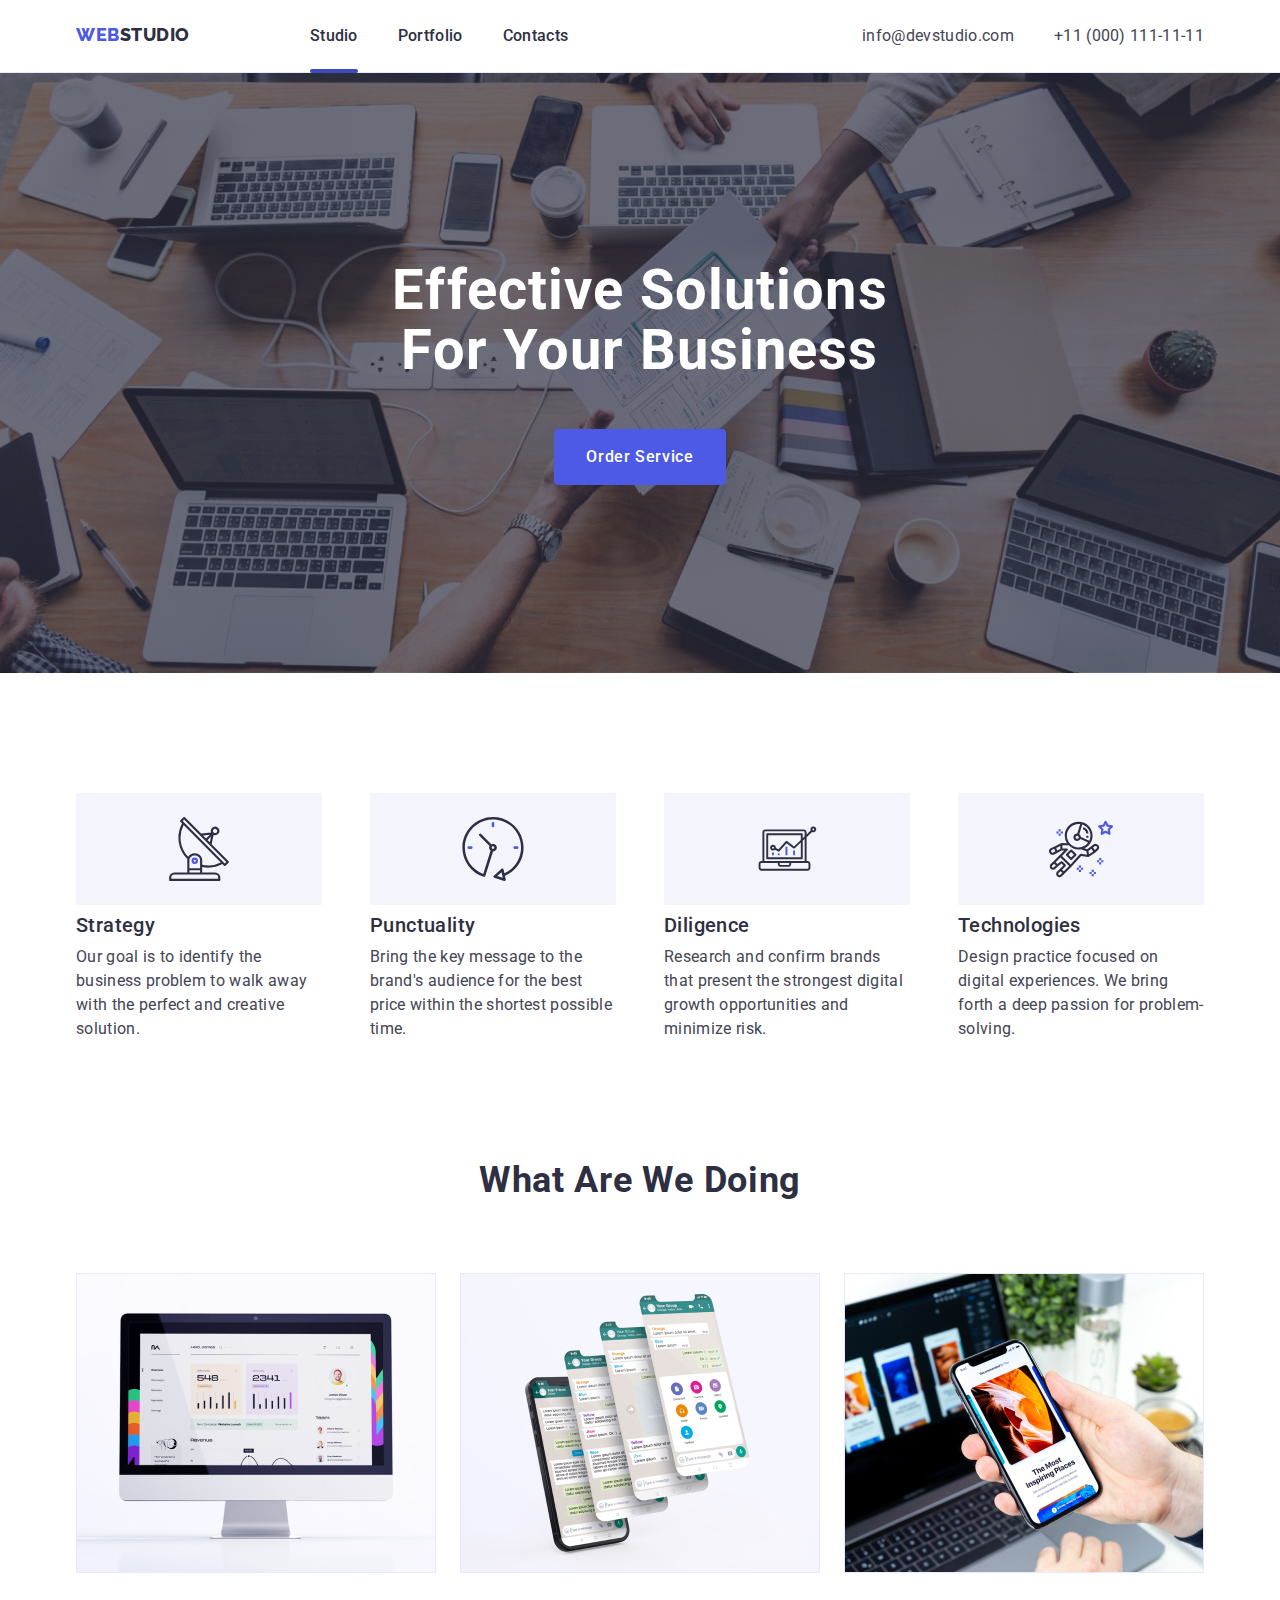
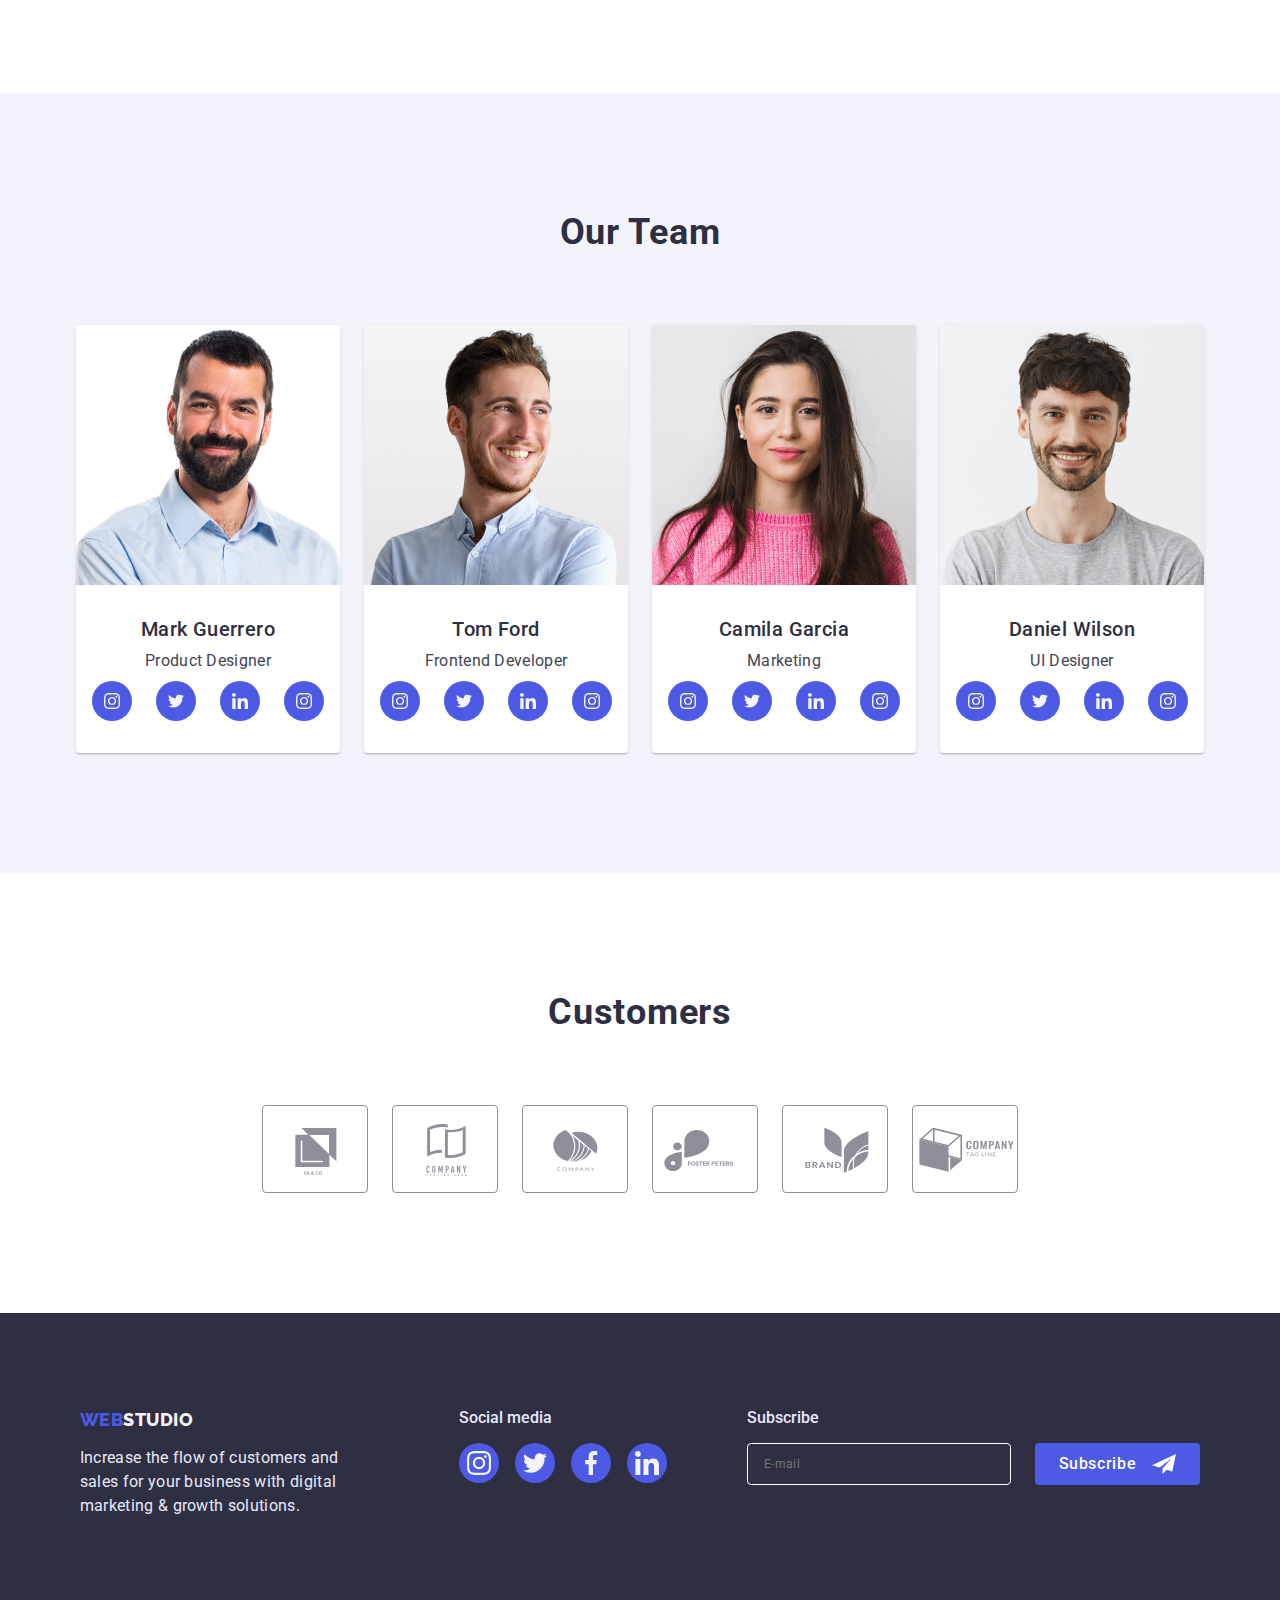
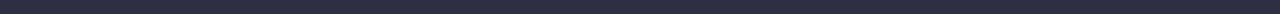
==== commit f86ad138: "mob-menu" ====
--- a/index.html
+++ b/index.html
@@ -18,6 +18,7 @@
     />
 
     <link rel="stylesheet" href="./css/style.css" />
+    <link rel="stylesheet" href="./css/mobile-menu.css" />
 
     <title>Document</title>
   </head>
@@ -61,11 +62,94 @@
             </li>
           </ul>
         </address>
-        <button type="button" class="main-nav-button">
+        <button type="button" class="main-nav-button" js-open-menu>
           <svg class="main-nav-close" width="32" height="22">
             <use href="./images/icons.svg#icon-burger"></use>
           </svg>
         </button>
+        <div class="mobile-menu-burger" js-menu-container>
+          <div class="container mobile-menu-container">
+            <button type="button" class="menu-btn" js-close-menu>
+              <svg class="button-icon-menu" width="8" height="8">
+                <use href="./images/icons.svg#icon-close-black-18dp"></use>
+              </svg>
+            </button>
+
+            <ul class="nav-menu list">
+              <li class="nav-list-menu">
+                <a class="nav-item-menu link" href="./index.html">Studio</a>
+              </li>
+              <li class="nav-list-menu">
+                <a class="nav-item-menu link" href="./portfolio.html"
+                  >Portfolio</a
+                >
+              </li>
+              <li class="nav-list-menu">
+                <a class="nav-item-menu link" href="">Contacts</a>
+              </li>
+            </ul>
+
+            <div>
+              <ul class="contact-list-menu list">
+                <li class="contact-catalog-menu">
+                  <a class="contact-item-phone link" href="tel:+110001111111"
+                    >+11 (000) 111-11-11</a
+                  >
+                </li>
+                <li class="contact-catalog-menu">
+                  <a
+                    class="contact-item-email link"
+                    href="mailto:info@devstudio.com"
+                    >info@devstudio.com</a
+                  >
+                </li>
+              </ul>
+
+              <ul class="list social-menu">
+                <li>
+                  <a class="card-social-menu" href="">
+                    <svg class="icon" width="24" height="24">
+                      <use
+                        class="team-icons"
+                        href="./images/icons.svg#icon-instagram"
+                      ></use>
+                    </svg>
+                  </a>
+                </li>
+                <li>
+                  <a class="card-social-menu" href="">
+                    <svg class="icon" width="24" height="24">
+                      <use
+                        class="team-icons"
+                        href="./images/icons.svg#icon-twitter"
+                      ></use>
+                    </svg>
+                  </a>
+                </li>
+                <li>
+                  <a class="card-social-menu" href="">
+                    <svg class="icon" width="24" height="24">
+                      <use
+                        class="team-icons"
+                        href="./images/icons.svg#icon-facebook"
+                      ></use>
+                    </svg>
+                  </a>
+                </li>
+                <li>
+                  <a class="card-social-menu" href="">
+                    <svg class="icon" width="24" height="24">
+                      <use
+                        class="team-icons"
+                        href="./images/icons.svg#icon-linkedin"
+                      ></use>
+                    </svg>
+                  </a>
+                </li>
+              </ul>
+            </div>
+          </div>
+        </div>
       </div>
     </header>
     <main>
@@ -559,5 +643,6 @@
       </div>
     </footer>
     <script src="./js/modal.js"></script>
+    <script src="./js/modal-menu.js"></script>
   </body>
 </html>
--- a/css/style.css
+++ b/css/style.css
@@ -142,9 +142,14 @@
   margin-left: auto;
 }
 
-/* .auth-nav-item:not(:last-child) {
-  margin-right: 40px;
-} */
+@media screen and (min-width: 1200px) {
+  .auth-nav-list {
+    display: flex;
+  }
+  .auth-nav-item:not(:last-child) {
+    margin-right: 40px;
+  }
+}
 
 .auth-nav .link {
   padding-top: 24px;
@@ -904,11 +909,6 @@
   }
 }
 
-/* .footer-subscribe {
-  /* display: flex;
-  gap: 24px; */
-} */
-
 .input-subscribe {
   display: block;
   font-weight: 400;
@@ -933,6 +933,7 @@
 @media screen and (min-width: 768px) {
   .input-subscribe {
     width: 264px;
+    margin-top: 16px;
   }
 }
 
--- a/css/mobile-menu.css
+++ b/css/mobile-menu.css
@@ -0,0 +1,174 @@
+@media screen and (max-width: 767px) {
+  .mobile-menu-burger {
+    position: fixed;
+    width: 100%;
+    height: 100%;
+    background-color: #fff;
+    top: 0;
+    left: 0;
+    z-index: 1000;
+
+    opacity: 0;
+    visibility: hidden;
+    pointer-events: none;
+
+    transition-property: opacity;
+    transition-duration: 250ms;
+    transition-timing-function: cubic-bezier(0.4, 0, 0.2, 1);
+  }
+
+  .mobile-menu-container {
+    display: flex;
+    flex-direction: column;
+    height: 100%;
+    justify-content: space-between;
+  }
+
+  .is-open {
+    opacity: 1;
+    visibility: visible;
+    pointer-events: auto;
+  }
+
+  .mobile-menu-open {
+    border: none;
+    padding: 0;
+    line-height: 0;
+    background: transparent;
+
+    transition-property: opacity;
+    transition-duration: 250ms;
+    transition-timing-function: cubic-bezier(0.4, 0, 0.2, 1);
+  }
+
+  .mobile-menu-open__svg {
+    fill: black;
+    stroke: black;
+  }
+
+  .menu-btn {
+    position: absolute;
+    width: 24px;
+    height: 24px;
+    top: 24px;
+    right: 24px;
+    border-radius: 50%;
+    background-color: #e7e9fc;
+    border: 1px solid rgba(0, 0, 0, 0.1);
+    border-color: #f4f4fd;
+    display: flex;
+    align-items: center;
+    justify-content: center;
+    fill: #2e2f42;
+    cursor: pointer;
+    transition-property: fill, background-color;
+    transition-duration: 250ms;
+    transition-timing-function: cubic-bezier(0.4, 0, 0.2, 1);
+  }
+
+  .menu-btn:hover {
+    background-color: #404bbf;
+    fill: #fff;
+  }
+  /* .button-icon_menu {
+    } */
+
+  .nav-menu {
+    padding-top: 80px;
+    padding-left: 40px;
+    display: flex;
+    flex-direction: column;
+    gap: 40px;
+  }
+
+  .nav-item-menu {
+    font-family: "Roboto";
+    font-style: normal;
+    font-weight: 700;
+    font-size: 36px;
+    line-height: 1.1;
+    letter-spacing: 0.02em;
+    text-transform: capitalize;
+    color: #2e2f42;
+  }
+
+  .nav-item-menu:focus {
+    color: #404bbf;
+  }
+
+  .contact-catalog-menu {
+    margin-bottom: 40px;
+  }
+
+  .contact-catalog-menu:last-child {
+    margin-bottom: 0;
+  }
+
+  .contact-list-menu {
+    padding-left: 40px;
+    padding-bottom: 48px;
+  }
+
+  .contact-item-phone {
+    font-family: "Roboto";
+    font-style: normal;
+    font-weight: 700;
+    font-size: 36px;
+    line-height: 1.1;
+    letter-spacing: 0.02em;
+    text-transform: capitalize;
+    color: #2e2f42;
+  }
+
+  .contact-item-phone:focus {
+    color: #404bbf;
+  }
+
+  .contact-item-email {
+    font-family: "Roboto";
+    font-style: normal;
+    font-weight: 500;
+    font-size: 20px;
+    line-height: 1.2;
+    letter-spacing: 0.02em;
+    color: #434455;
+  }
+
+  .contact-item-email:focus {
+    color: #404bbf;
+  }
+
+  .social-menu {
+    display: flex;
+    justify-content: space-around;
+    padding-left: 10px;
+    padding-bottom: 40px;
+  }
+
+  .card-social-menu {
+    display: flex;
+    align-items: center;
+    justify-content: center;
+    width: 40px;
+    height: 40px;
+    border-radius: 50%;
+    background-color: #4d5ae5;
+
+    transition-property: background-color;
+    transition-duration: 250ms;
+    transition-timing-function: cubic-bezier(0.4, 0, 0.2, 1);
+  }
+
+  .card-social-menu:focus {
+    background-color: #404bbf;
+  }
+}
+
+@media screen and (min-width: 768px) {
+  .mobile-menu-burger {
+    display: none;
+  }
+  .mobile-menu-open {
+    display: none;
+  }
+}
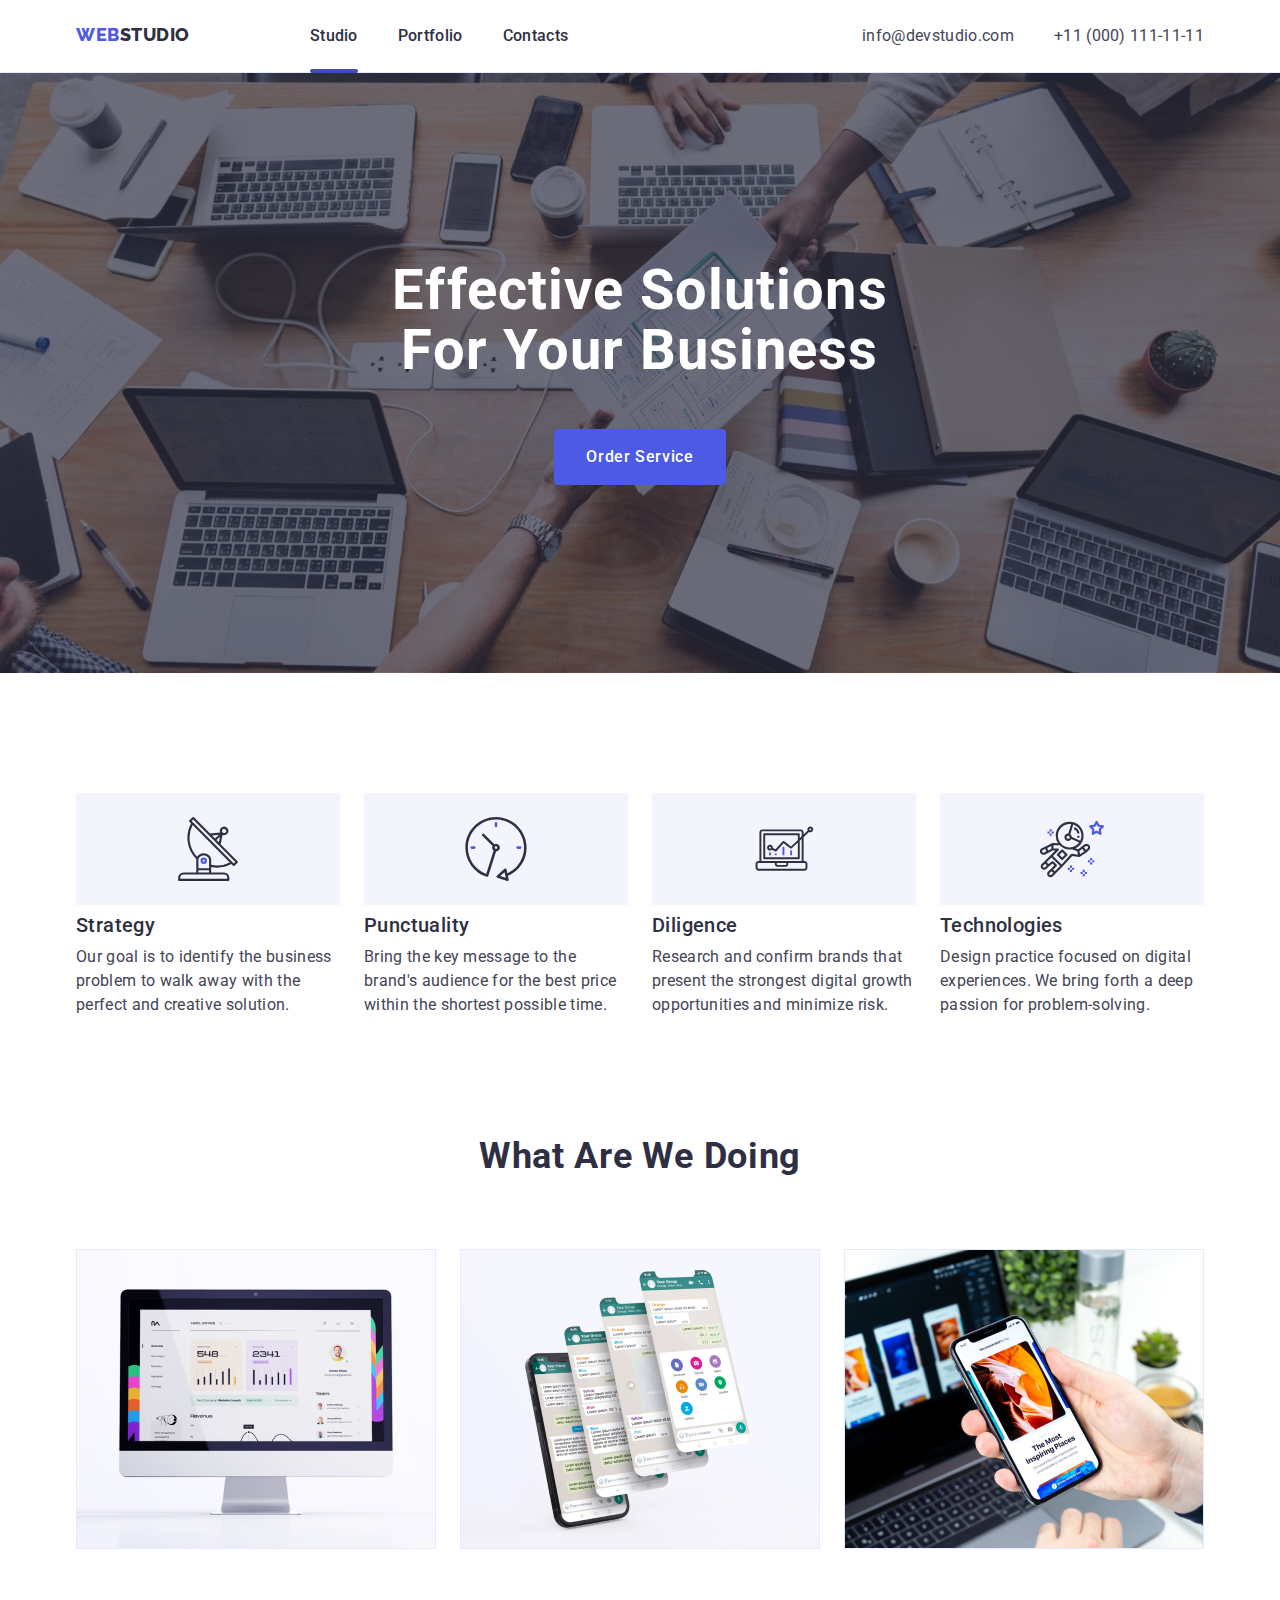
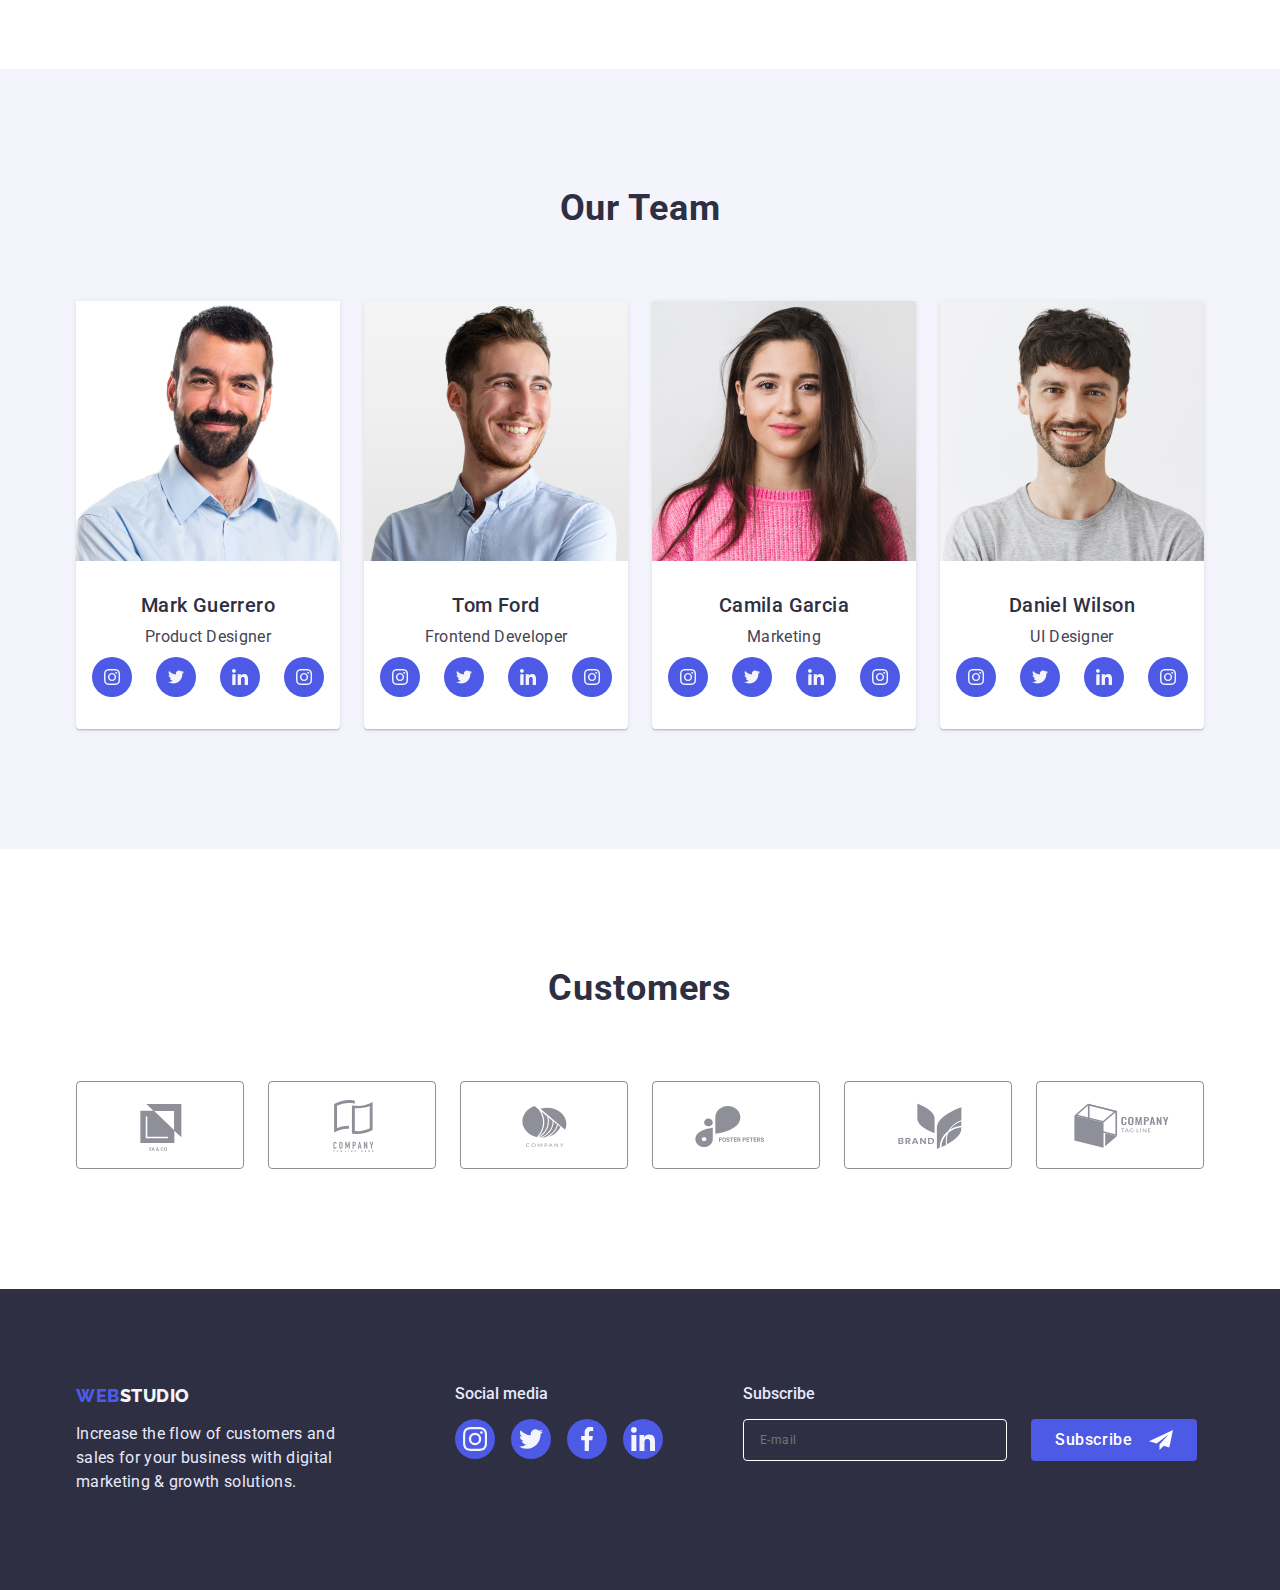
==== commit 9737ecb1: "retina" ====
--- a/index.html
+++ b/index.html
@@ -320,6 +320,7 @@
           <ul class="work-list list">
             <li class="work-list-item">
               <img
+                srcset="./images/img 1-2x.jpeg"
                 src="./images/img1.jpg"
                 alt="analitics"
                 width="360"
@@ -328,6 +329,7 @@
             </li>
             <li class="work-list-item">
               <img
+              srcset="./images/img 2-2x.jpeg"
                 src="./images/img2.jpg"
                 alt="massangers"
                 width="360"
@@ -336,6 +338,7 @@
             </li>
             <li class="work-list-item">
               <img
+                srcset="./images/img 3-2x.jpeg"
                 src="./images/img3.jpg"
                 alt="recomended for you"
                 width="360"
@@ -354,6 +357,7 @@
           <ul class="worker list">
             <li class="worker-list">
               <img
+                srcset="./images/img4-2x.jpeg"
                 src="./images/img4.jpg"
                 alt="Mark Guerrero"
                 width="264"
@@ -396,6 +400,7 @@
             </li>
             <li class="worker-list">
               <img
+              srcset="./images/img5-2x.png"
                 src="./images/img5.jpg"
                 alt="Tom Ford"
                 width="264"
@@ -438,6 +443,7 @@
             </li>
             <li class="worker-list">
               <img
+                srcset="./images/img6-2x.jpeg"
                 src="./images/img6.jpg"
                 alt="Camila Garcia"
                 width="264"
@@ -480,6 +486,7 @@
             </li>
             <li class="worker-list">
               <img
+                srcset="./images/img7-2x.jpeg"
                 src="./images/img7.jpg"
                 alt="Daniel Wilson"
                 width="264"
--- a/css/style.css
+++ b/css/style.css
@@ -210,23 +210,37 @@
 
 /* hero */
 
-.hero {
-  background-color: var(--hero-backround-color);
-  text-align: center;
-  padding-top: 112px;
-  padding-bottom: 112px;
-  background-image: linear-gradient(
-      rgba(46, 47, 66, 0.7),
-      rgba(46, 47, 66, 0.7)
-    ),
-    url(../images/people-office\ 1.jpeg);
-
-  /* max-width: 768px; */
-  margin-left: auto;
-  margin-right: auto;
-  background-size: cover;
-  background-repeat: no-repeat;
-  background-position: center;
+@media screen and (max-width: 768px) {
+  .hero {
+    margin: auto;
+    padding-top: 112px;
+    padding-bottom: 112px;
+    text-align: center;
+
+    background-color: var(--hero-backround-color);
+    background-image: linear-gradient(
+        rgba(46, 47, 66, 0.7),
+        rgba(46, 47, 66, 0.7)
+      ),
+      url(../images/dark-bg.png)
+    background-repeat: no-repeat;
+    background-size: cover;
+    width: 100%;
+
+    background-position: center;
+  }
+
+  @media screen and (min-device-pixel-ratio: 2) and (max-width: 768px),
+    screen and (min-resolution: 192dpi) and (max-width: 768px),
+    screen and (min-resolution: 2dppx) and (max-width: 768px) {
+    .hero {
+      background-image: linear-gradient(
+          rgba(46, 47, 66, 0.7),
+          rgba(46, 47, 66, 0.7)
+        ),
+        url(../images/dark-bg-2x.jpeg);
+    }
+  }
 }
 
 .hero-title {
@@ -238,15 +252,36 @@
   color: var(--hero-text-color);
 }
 
-@media screen and (min-width: 1200px) {
-  .hero {
-    padding-top: 188px;
-    padding-bottom: 188px;
-    /* max-width: 1440px; */
-  }
-}
-
-@media screen and (min-width: 768px) {
+
+
+@media screen and (min-width: 769px) {
+    .hero {
+      padding-top: 112px;
+      padding-bottom: 112px;
+      background-image: linear-gradient(
+          rgba(46, 47, 66, 0.7),
+          rgba(46, 47, 66, 0.7)
+        ),
+        url(../images/tabl-bg.png);
+      background-repeat: no-repeat;
+      background-size: cover;
+      width: 100%;
+  
+      background-position: center;
+      text-align: center;
+    }
+  
+    @media screen and (min-device-pixel-ratio: 2) and (min-width: 769px),
+      screen and (min-resolution: 192dpi) and (min-width: 769px),
+      screen and (min-resolution: 2dppx) and (min-width: 769px) {
+      .hero {
+        background-image: linear-gradient(
+            rgba(46, 47, 66, 0.7),
+            rgba(46, 47, 66, 0.7)
+          ),
+          url(../images/desktop-bg-2x.png);
+      }
+    }
   .hero-title {
     margin-bottom: 36px;
     font-size: 56px;
@@ -255,10 +290,38 @@
 }
 
 @media screen and (min-width: 1200px) {
+  .hero {
+      margin: auto;
+      padding-top: 188px;
+      padding-bottom: 188px;
+      text-align: center;
+      background-image: linear-gradient(
+          rgba(46, 47, 66, 0.7),
+          rgba(46, 47, 66, 0.7)
+        ),
+        url(../images/people-office\ 1.jpeg);
+      background-repeat: no-repeat;
+      background-size: cover;
+      max-width: 1400px;
+      background-position: center;
+    }
+  
+    @media screen and (min-device-pixel-ratio: 2) and (min-width: 1200px),
+      screen and (min-resolution: 192dpi) and (min-width: 1200px),
+      screen and (min-resolution: 2dppx) and (min-width: 1200px) {
+      .hero-section {
+        background-image: linear-gradient(
+            rgba(46, 47, 66, 0.7),
+            rgba(46, 47, 66, 0.7)
+          ),
+          url(../images/people-office\ 1-2x.png);
+      }
+    }
+  }
   .hero-title {
     margin-bottom: 48px;
   }
-}
+
 
 .hero-btn {
   font-family: "Roboto", sans-serif;
@@ -540,22 +603,27 @@
 
 @media screen and (min-width: 1200px) {
   .features {
+    gap: 0;
     flex-wrap: nowrap;
-
-    gap: 24px;
   }
 }
 
 .features-item {
   flex-basis: 100%;
+}
 
   @media screen and (min-width: 768px) {
+    .features-item {
     flex-basis: calc((100% - 24px) / 2);
   }
+}
+
   @media screen and (min-width: 1200px) {
+    .features-item {
     width: 264px;
-  }
-}
+    }
+  }
+
 
 @media screen and (min-width: 1200px) {
   .features-item:not(:last-child) {
@@ -588,7 +656,7 @@
   margin-top: 0;
   margin-bottom: 0;
   padding-bottom: 8px;
-  font-weight: 500;
+  font-weight: 700;
   font-size: 36px;
   line-height: 1.11;
   letter-spacing: 0.02em;
@@ -602,6 +670,7 @@
   }
 
   @media screen and (min-width: 1200px) {
+    font-weight: 500;
     font-size: 20px;
     line-height: 1.2;
   }
@@ -612,8 +681,15 @@
   margin-bottom: 0;
   font-size: 16px;
   line-height: 1.5;
+  font-weight: 500;
   /* or 150% */
   letter-spacing: 0.02em;
+}
+
+@media screen and (min-width: 1200px) {
+  .description {
+    font-weight: 400;
+  }
 }
 
 .features .description,
@@ -642,10 +718,13 @@
   background-color: var(--team-backround-color);
 }
 
+
+
 @media screen and (min-width: 768px) {
   .worker {
     display: flex;
     flex-wrap: wrap;
+    justify-content: center;
     gap: 64px 24px;
   }
 }
@@ -667,9 +746,18 @@
     0px 1px 1px rgba(46, 47, 66, 0.16), 0px 2px 1px rgba(46, 47, 66, 0.08);
   border-radius: 0px 0px 4px 4px;
   width: 264px;
-  margin-left: auto;
-  margin-right: auto;
-}
+  /* margin-left: auto;
+  margin-right: auto; */
+}
+
+@media screen and (max-width: 767px) {
+  .worker-list {
+    margin-left: auto;
+    margin-right: auto;
+  }
+  
+}
+
 @media screen and (max-width: 767px) {
   .worker-list:not(:last-child) {
     margin-bottom: 72px;
@@ -734,20 +822,9 @@
   flex-wrap: wrap;
   justify-content: center;
   gap: 72px 16px;
-
-  @media screen and (min-width: 1200px) {
-    flex-wrap: nowrap;
-    gap: 24px;
-  }
-}
-
-@media screen and (min-width: 768px) {
-  .customers {
-    width: 552px;
-    margin-left: auto;
-    margin-right: auto;
-  }
-}
+}
+
+
 
 .customers-list-item {
   display: flex;
@@ -778,6 +855,23 @@
   fill: #404bbf;
 }
 
+@media screen and (min-width: 768px) {
+  .customers {
+    width: 552px;
+    margin-left: auto;
+    margin-right: auto;
+  }
+}
+
+@media screen and (min-width: 1200px) {
+  .customers {
+  flex-wrap: nowrap;
+  gap: 24px;
+  width: 100%;
+  }
+  
+}
+
 /* footer */
 .footer {
   background-color: var(--hero-backround-color);
@@ -799,14 +893,19 @@
 @media screen and (min-width: 768px) {
   .container-footer {
     display: flex;
-    justify-content: center;
+    width: 552px;
+    /* justify-content: center; */
     flex-wrap: wrap;
   }
 }
 
-/* @media screen and (min-width: 1200px) {
-  margin-left: 0;
-} */
+@media screen and (min-width: 1200px) {
+  .container-footer {
+    width: 100%;
+  }
+}
+
+
 
 @media screen and (min-width: 768px) {
   .logo {
@@ -888,9 +987,15 @@
 }
 
 .footer-sub-form {
-  /* margin-left: 80px; */
   margin-top: 72px;
 }
+  @media screen and (min width: 768px) {
+    .footer-sub-form {
+    margin-left: 108px;
+    }
+
+  }
+
 
 @media screen and (min-width: 1200px) {
   .footer-sub-form {
